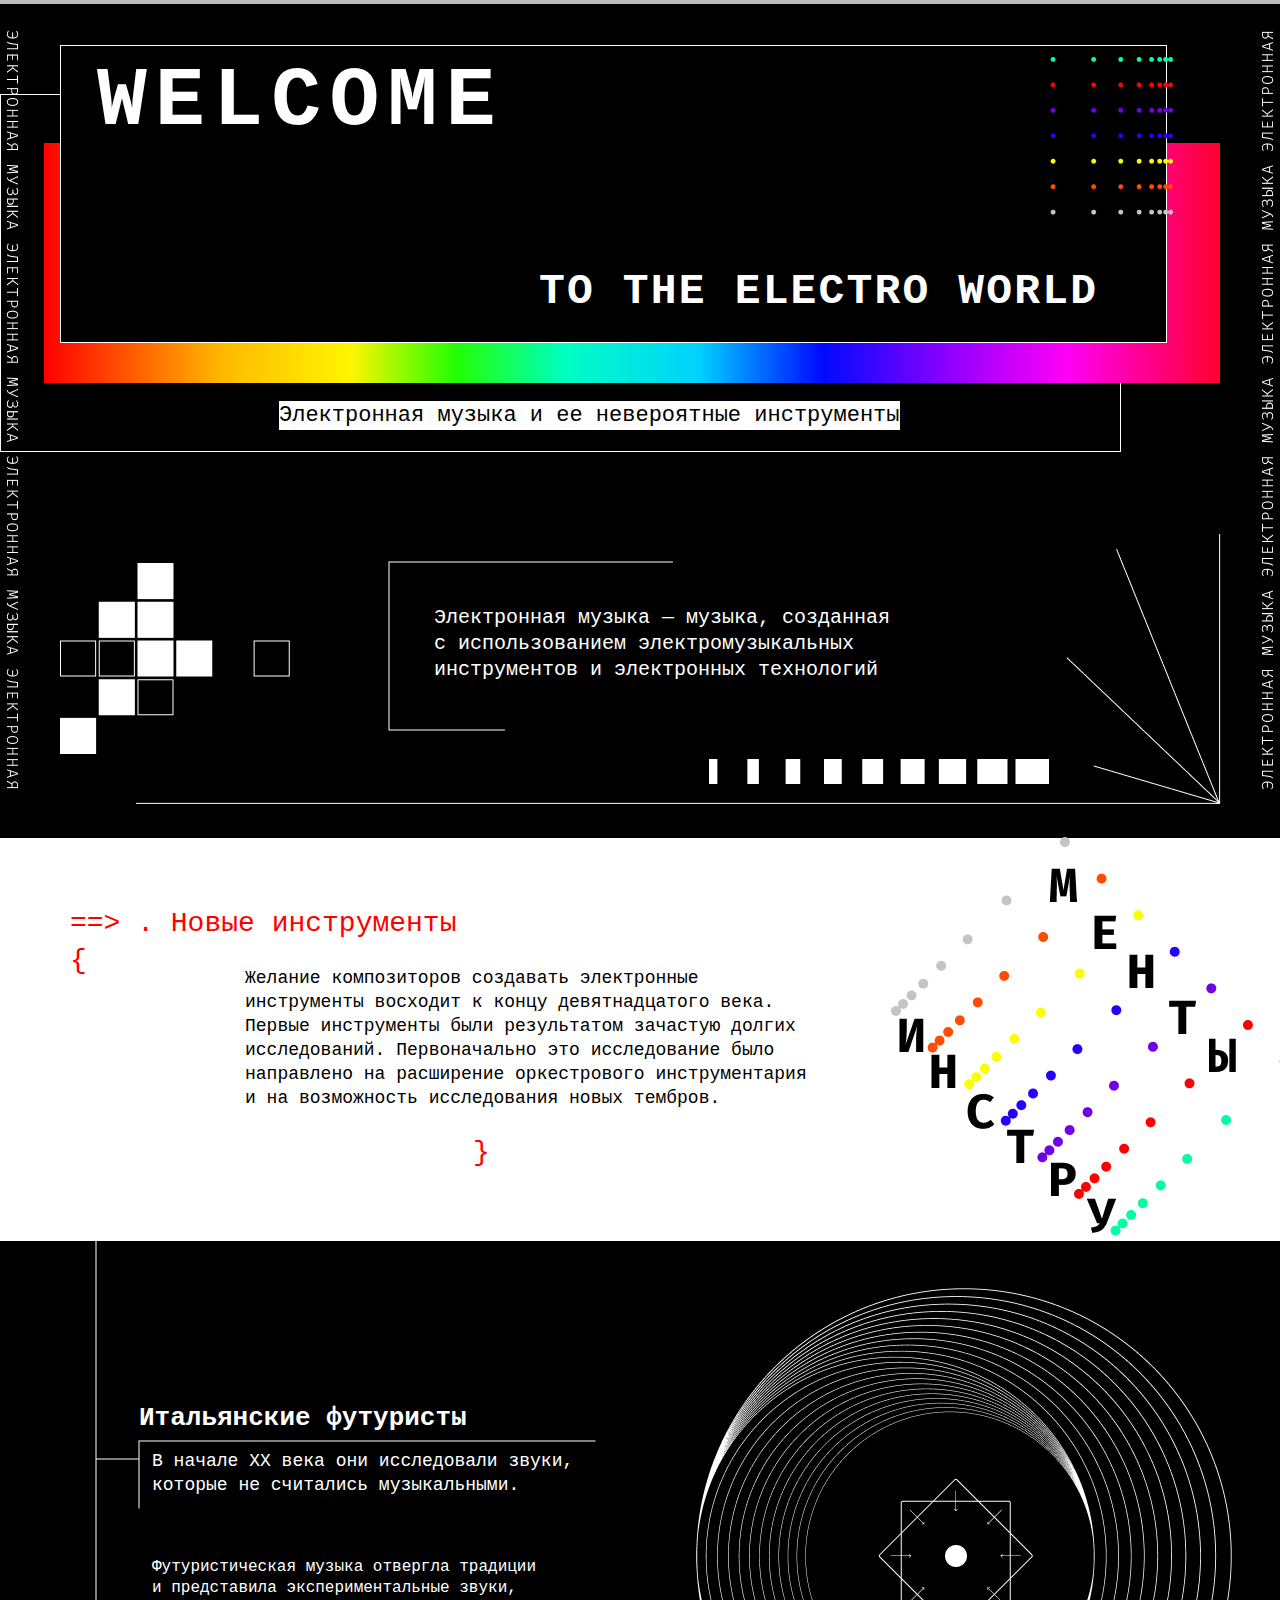
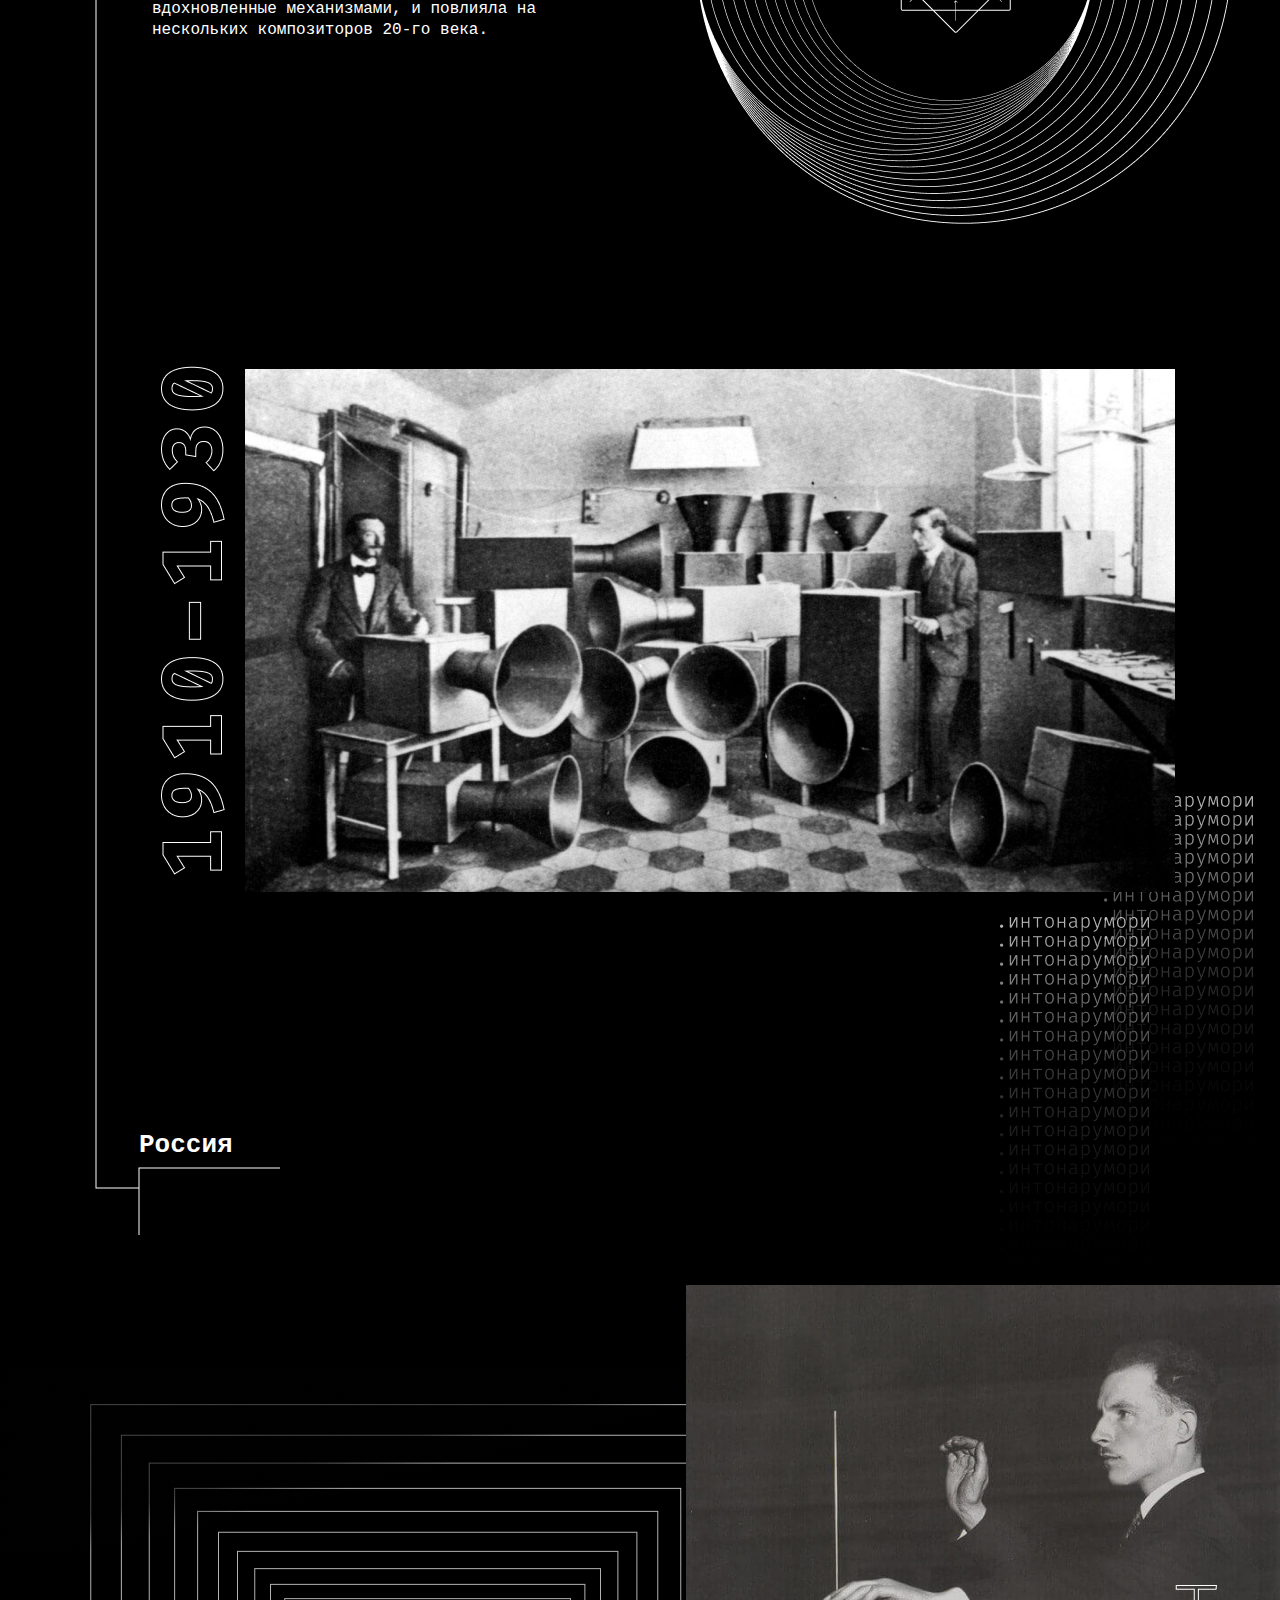
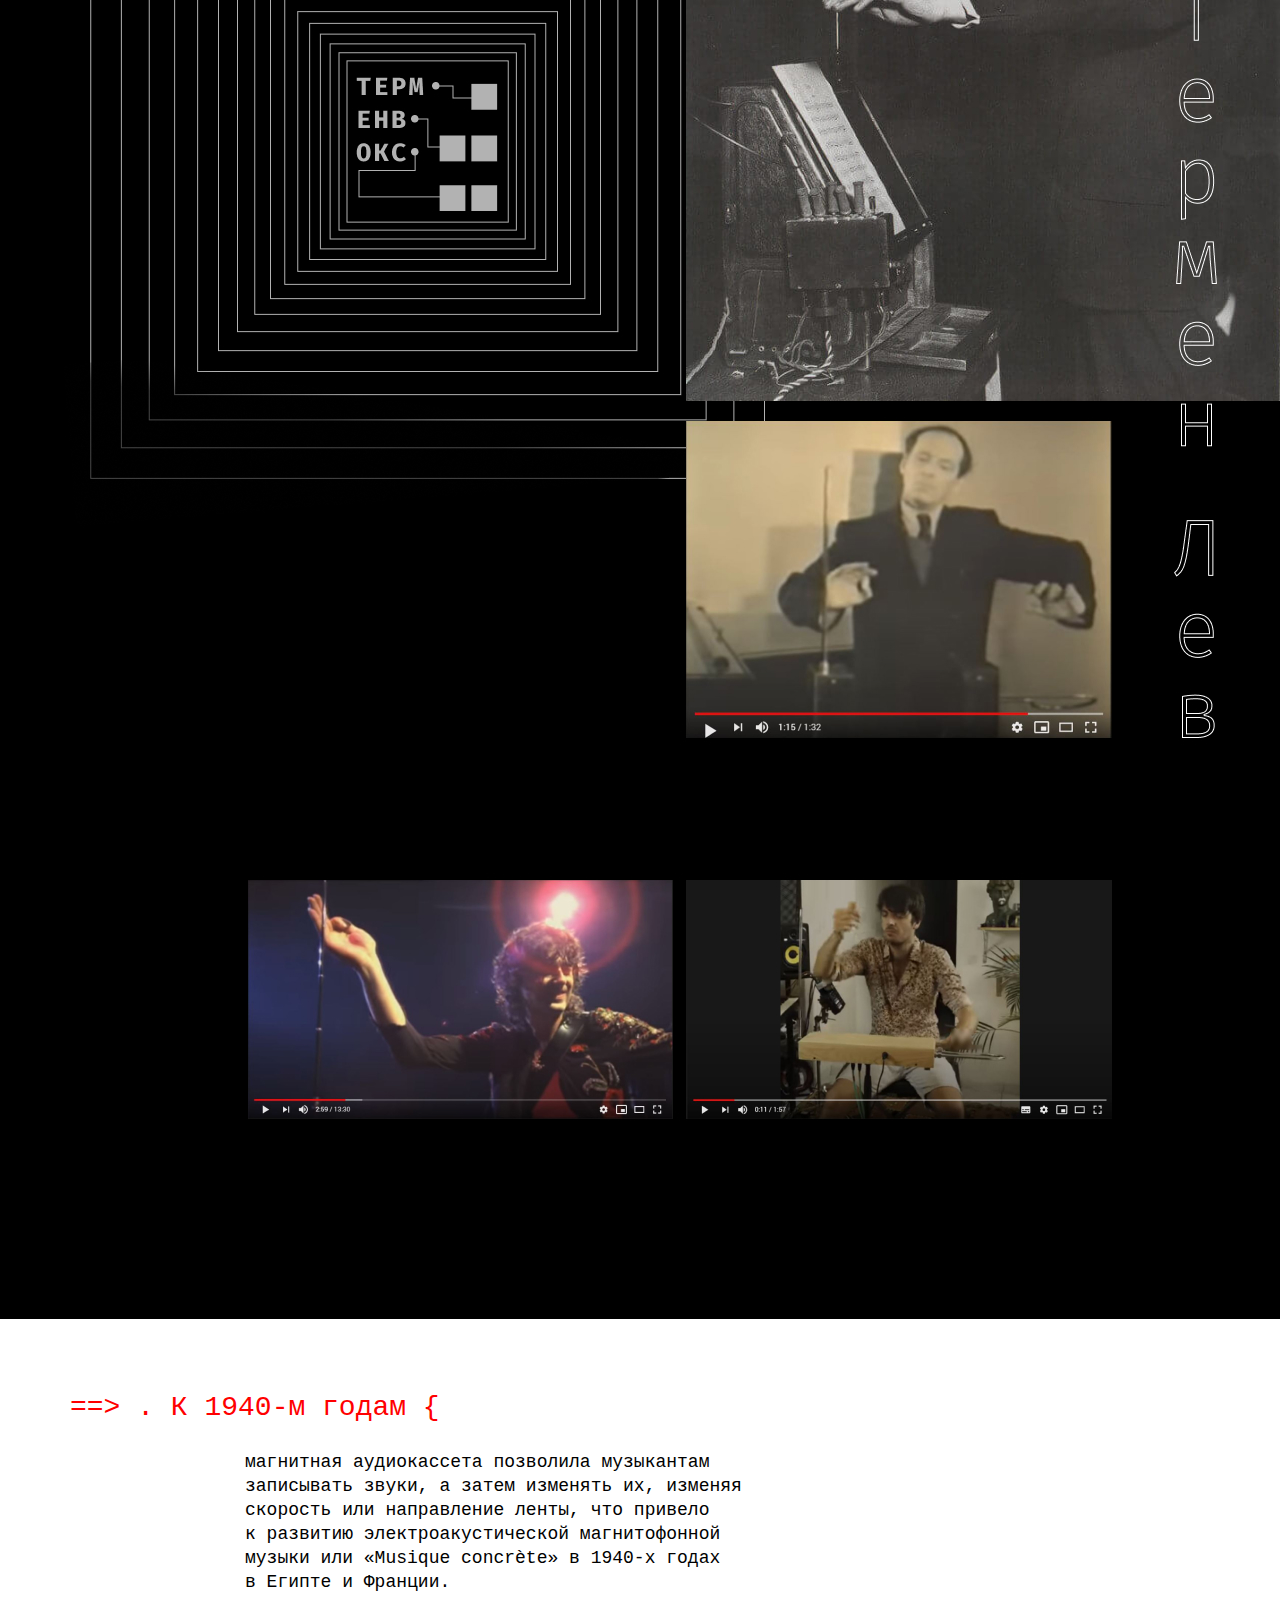
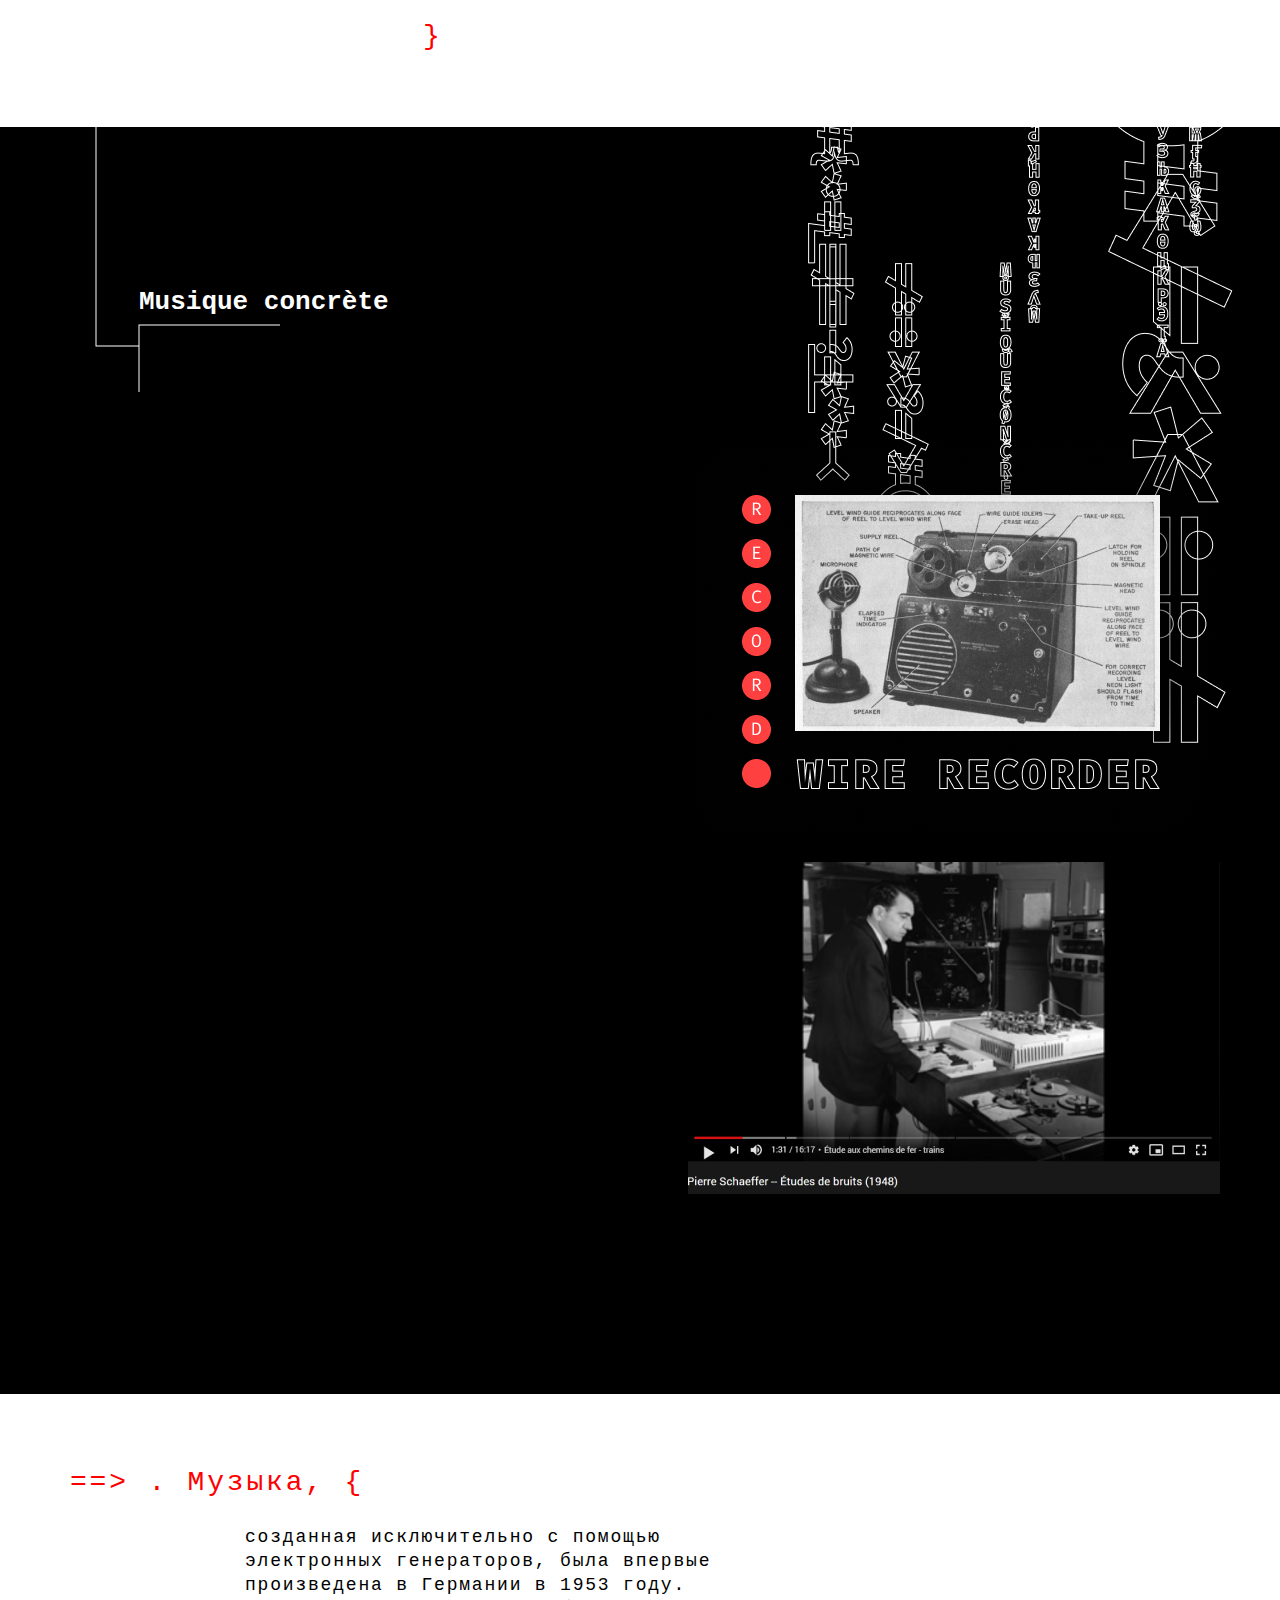
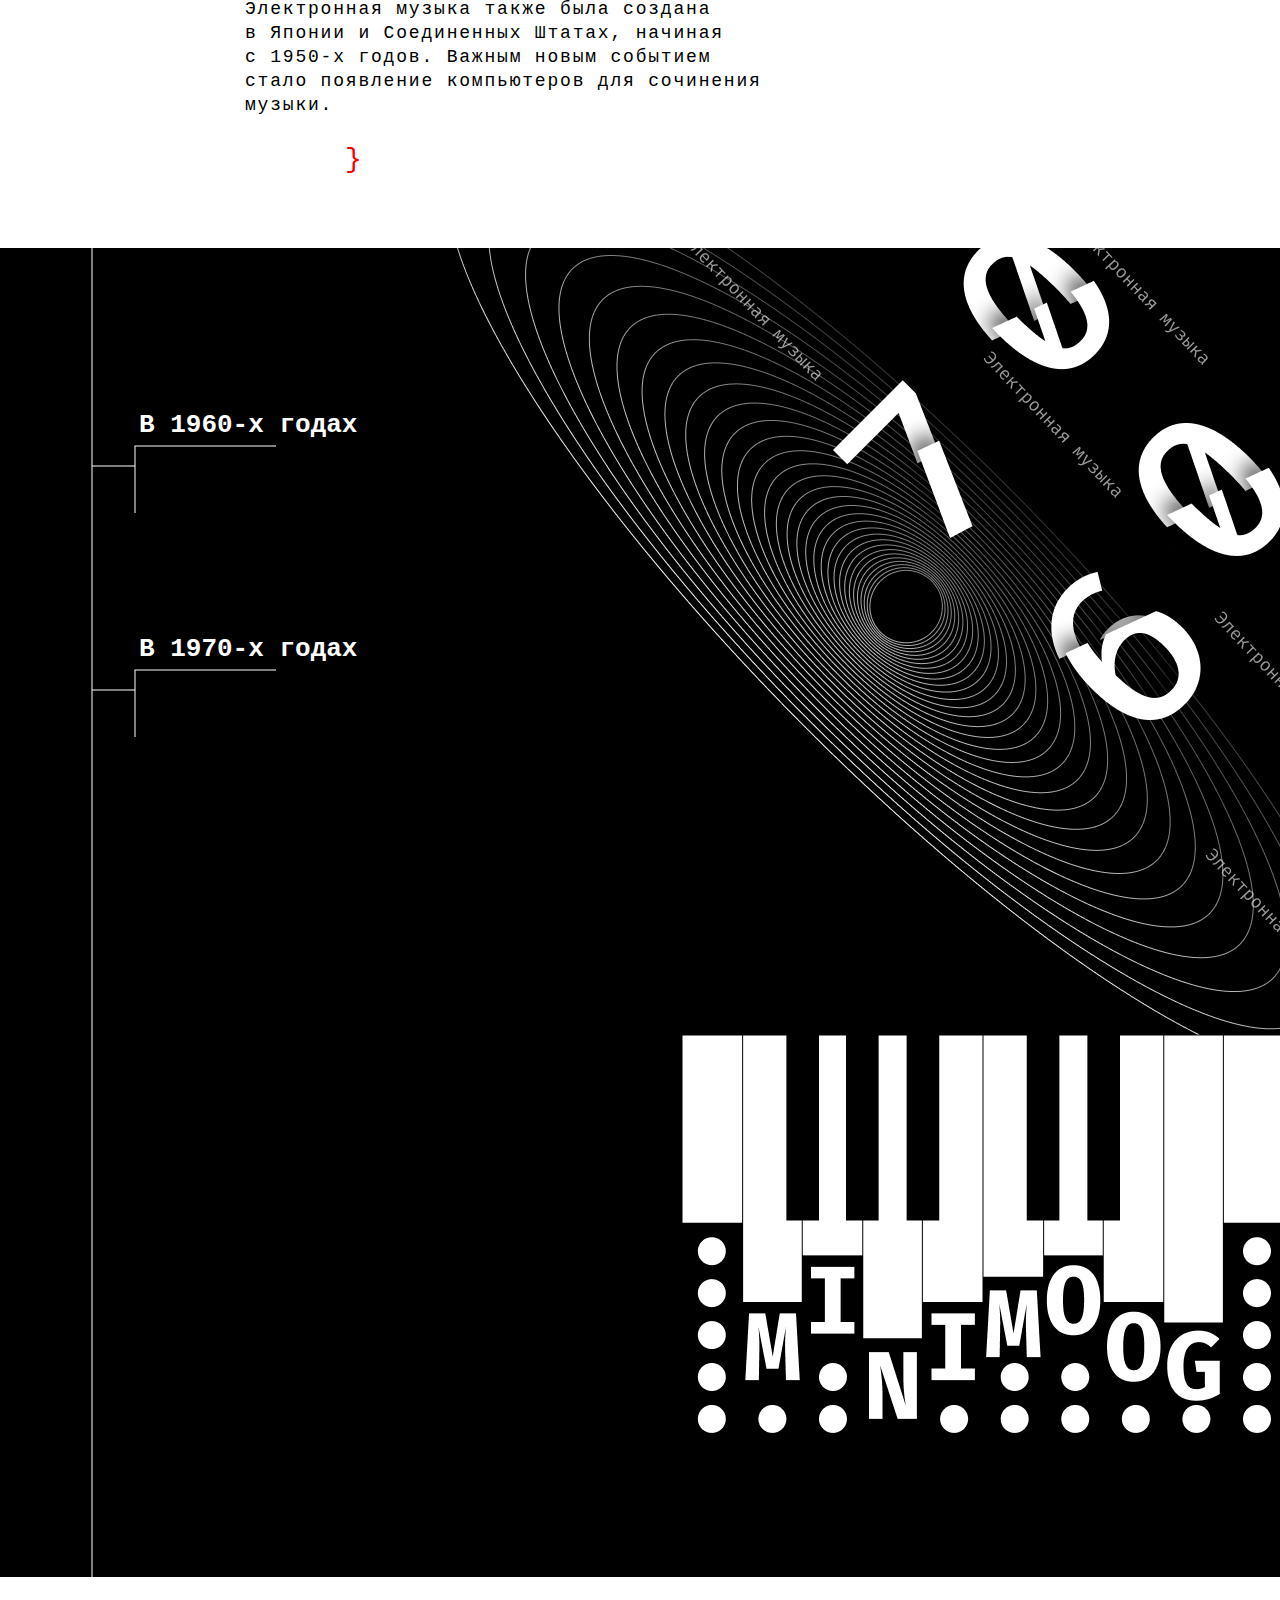
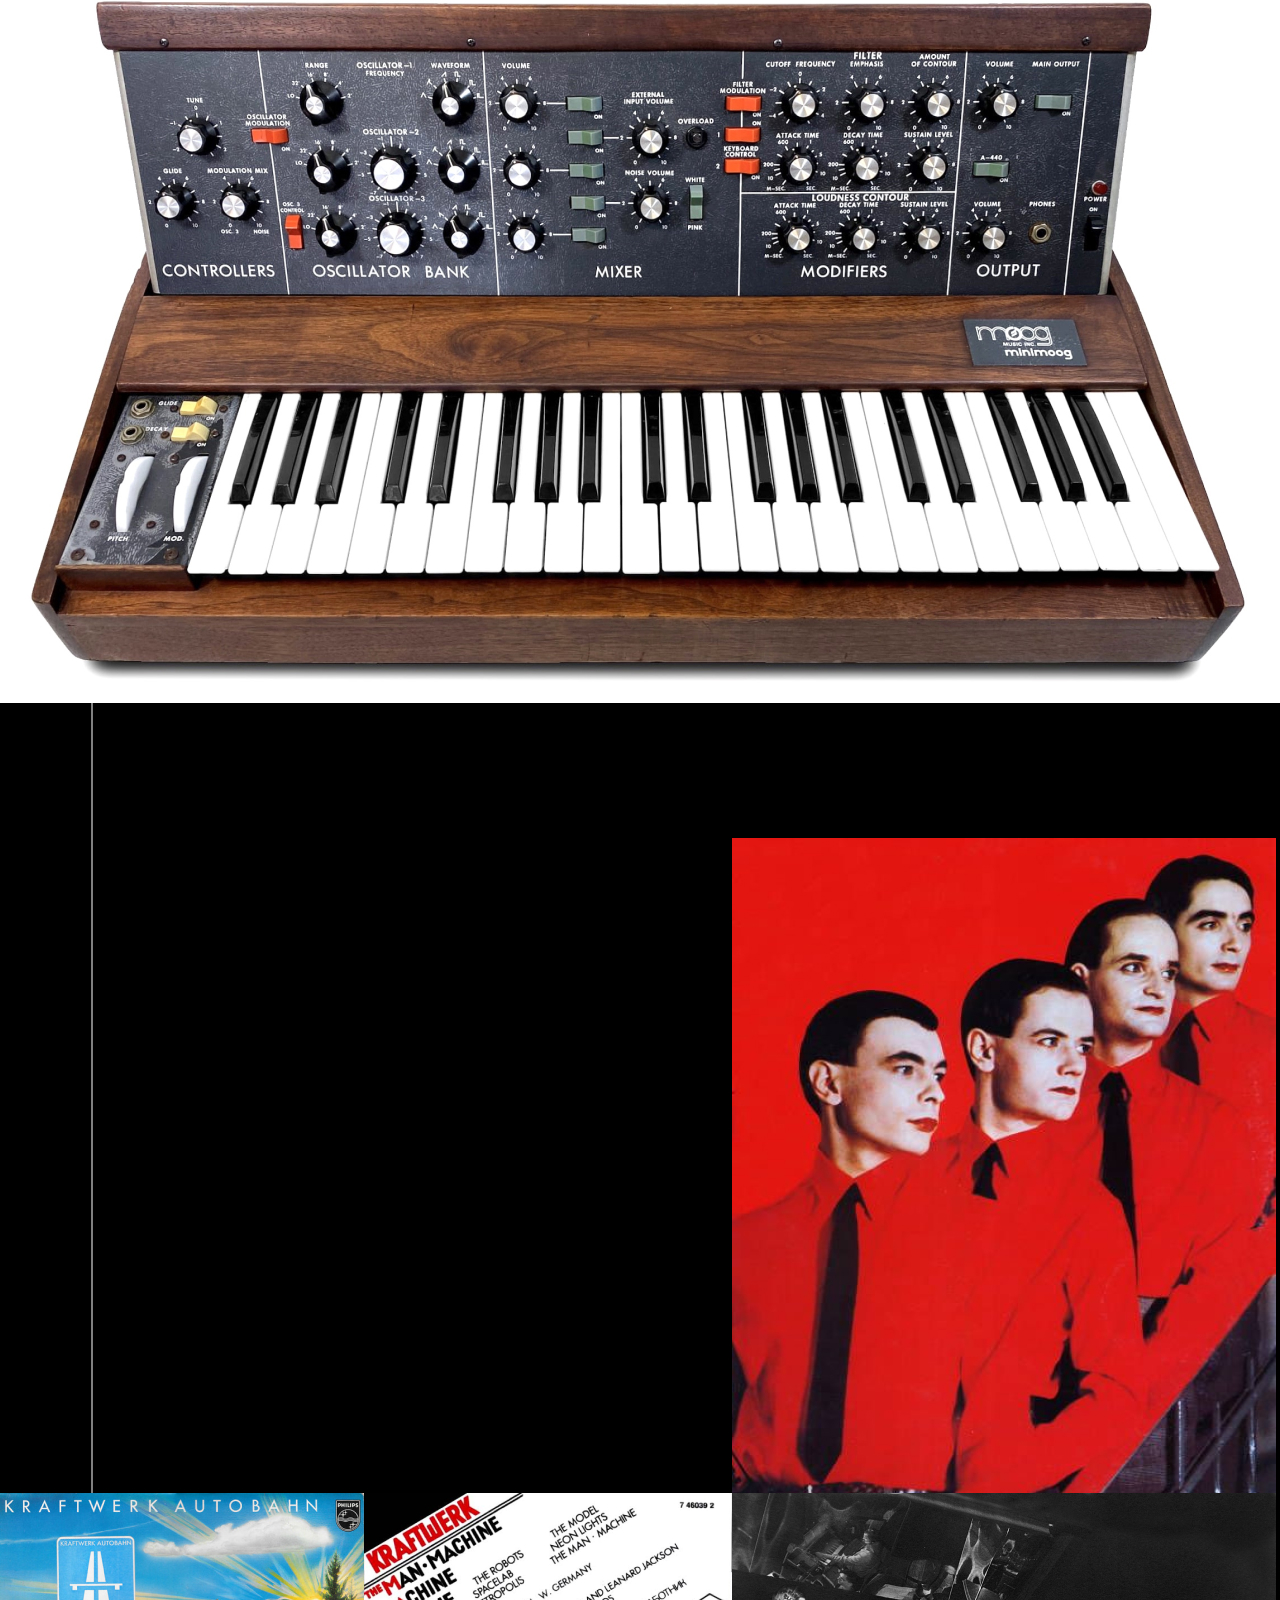
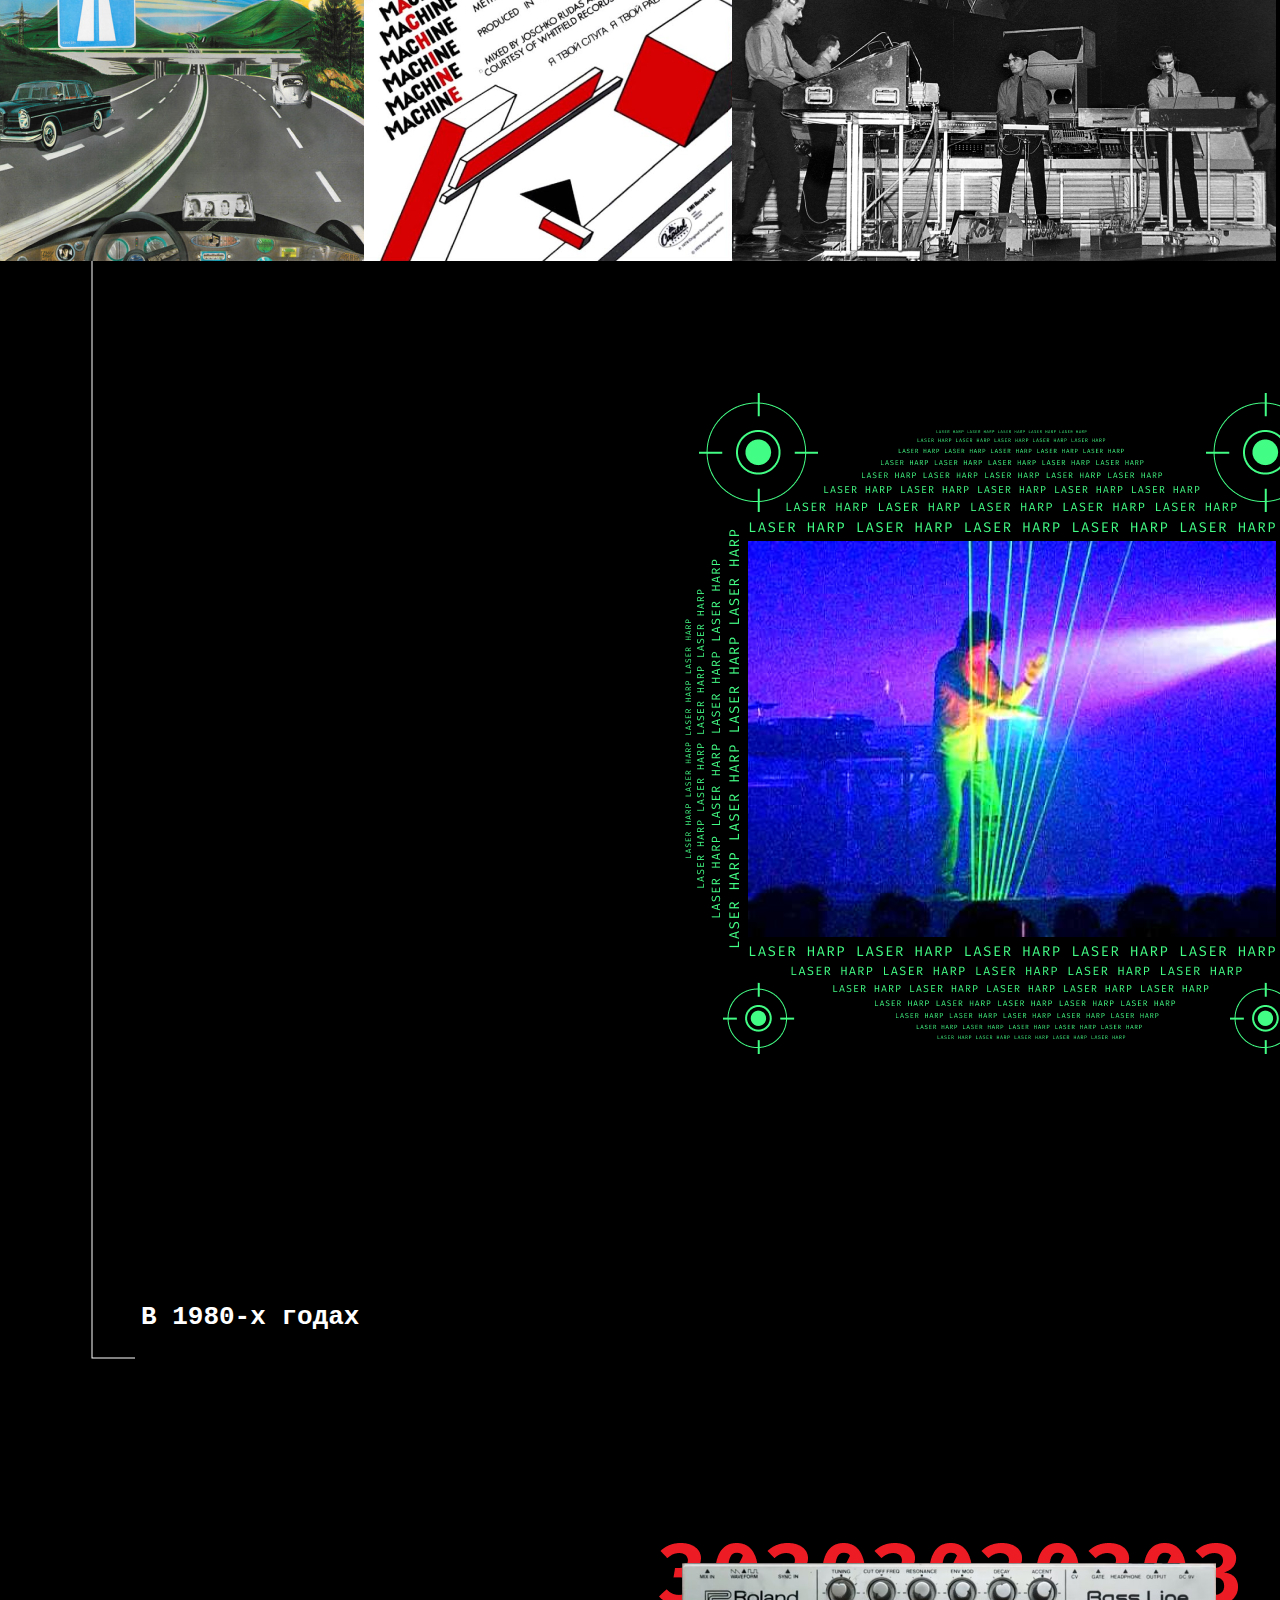
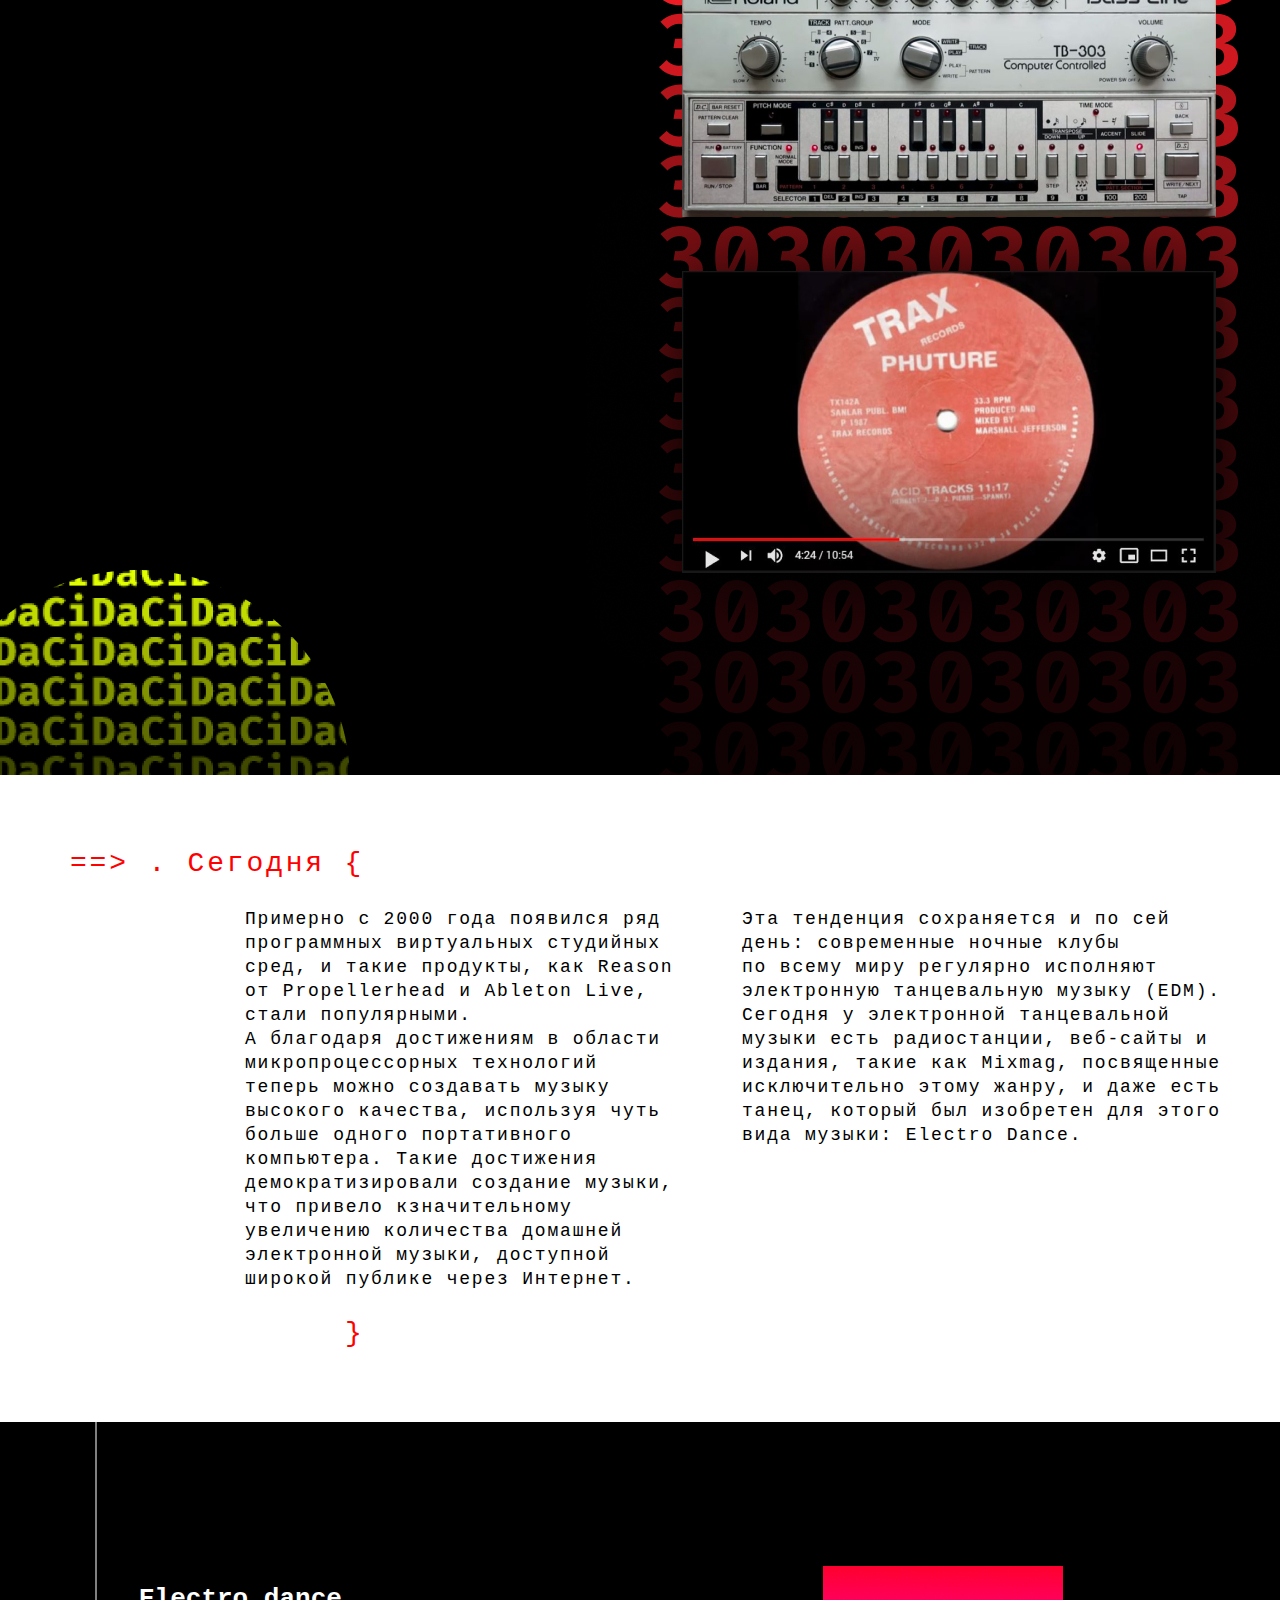
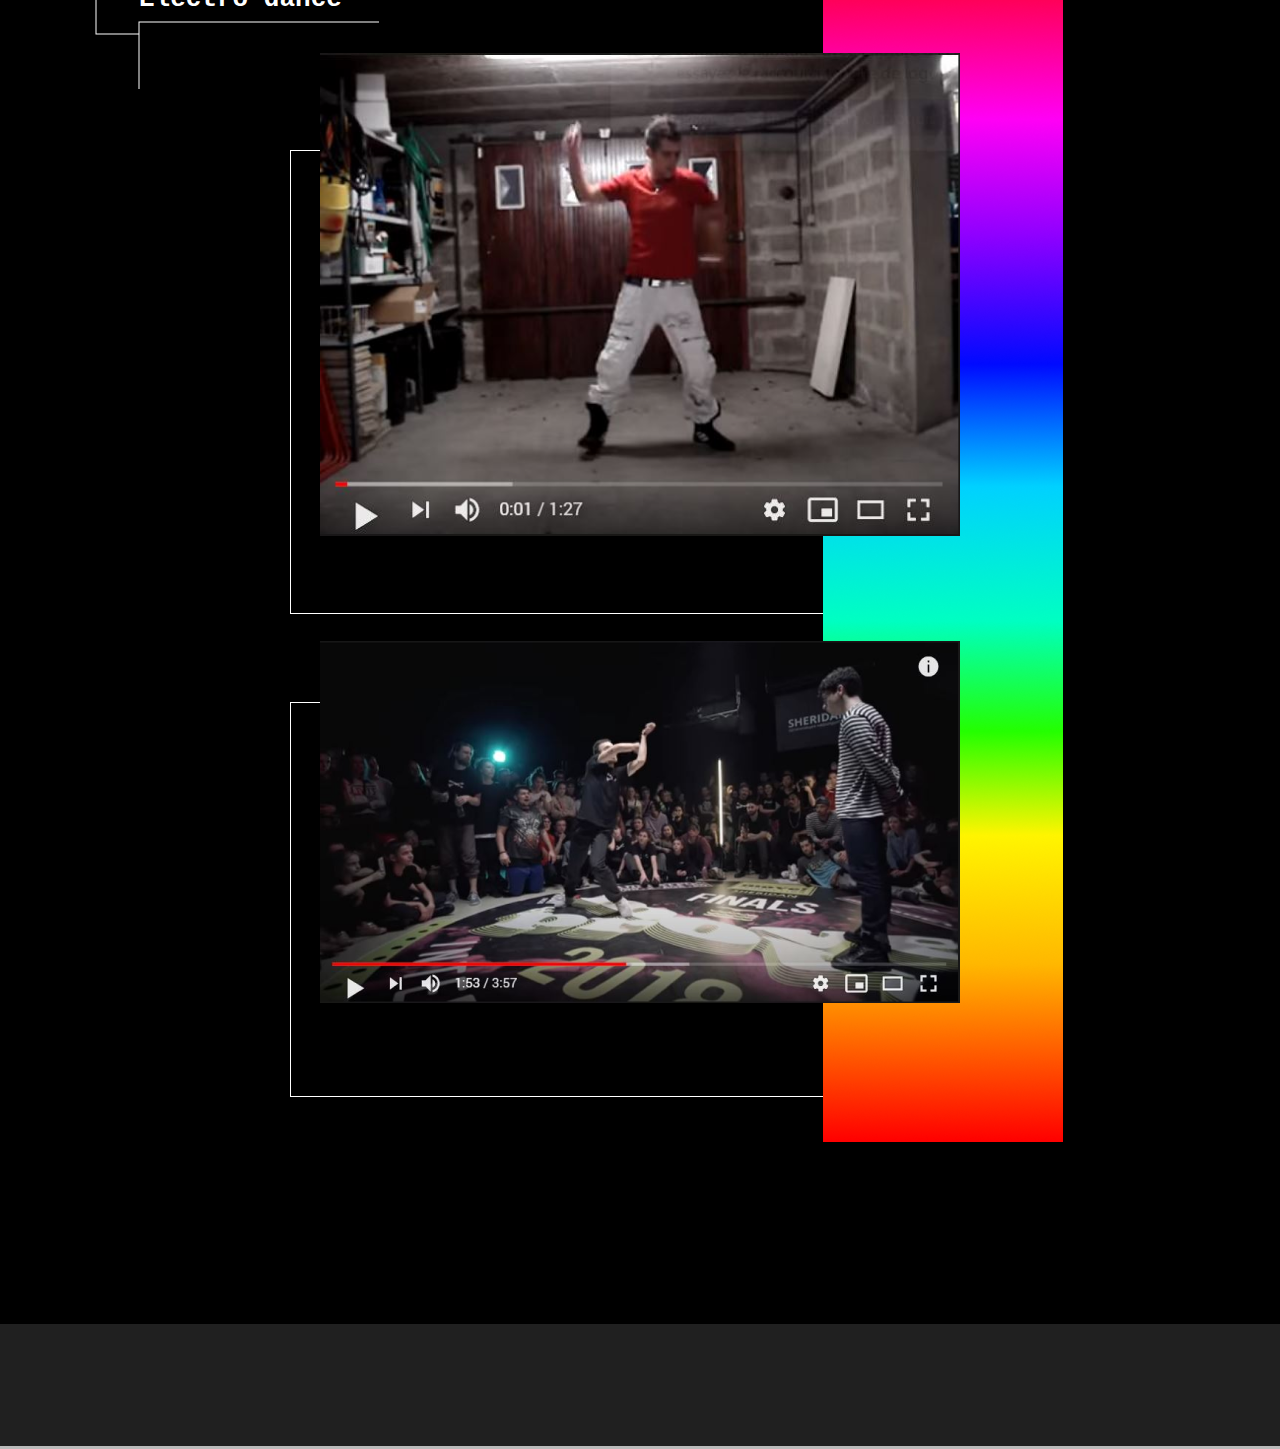
==== index.html @ 8eb7e743 "Create index.html" ====
<!DOCTYPE html>
<html lang="en" dir="ltr">
  <head>
    <meta charset="utf-8">
    <link rel="stylesheet" href="stylesheets/style.css">
    <title>Электронная музыка with fira code</title>
    <style media="screen">
      body::before {
        content: '';
        background: url('images/maquette2.jpg');
        opacity: .3;
        position: absolute;
        top: 0;
        left: 0;
        right: 0;
        height: 100%;
      }
      body {
        width: 1280px;
        height: 100%;
        display: block;
        margin: 0 auto;
        position: relative;
        background: white;
        /* background: url('images/maquette2.jpg'); */
        font-family: 'Fira Code', monospace;
      }
      html {
        background: #bbb;
        height: 14242px;
        position: relative;
      }

      .blacksquare {
        position: absolute;
        width: 1107px;
        height: 298px;
        left: 60px;
        top: 41px;
        background: #000000;
        border: 1px solid #FFFFFF;
        box-sizing: border-box;
      }
      .fluosquare {
        position: absolute;
        width: 1176px;
        height: 240px;
        left: 44px;
        top: 139px;
        background: linear-gradient(
          90deg, #FF0000 0%, #FFB800 15.1%,
          #FFF500 26.04%, #24FF00 34.9%,
          #00FFC2 44.27%, #00D1FF 55.73%,
          #000AFF 66.15%, #8F00FF 77.08%,
          #FF00F5 86.98%, #FF002E 100%);
        }
      .subtitle {
        position: absolute;
        /* width: 620px; */
        height: 29px;
        left: 279px;
        top: 397px;
        font-weight: normal;
        font-size: 22px;
        line-height: 29px;
        background-color: white;
      }
      .blacksquare2 {
        position: absolute;
        width: 1121px;
        height: 358px;
        /* left: -49px; */
        top: 90px;
        /* background: #000000; */
        border: 1px solid #FFFFFF;
        box-sizing: border-box;
      }
      .txtintro {
        position: absolute;
        width: 470px;
        height: 78px;
        left: 434px;
        top: 601px;
        font-weight: normal;
        font-size: 20px;
        line-height: 26px;
        color: #FFFFFF;
      }
      .points {
        position: absolute;
        width: 157.56px;
        height: 122.37px;
        left: 1050px;
        top: 53px;
      }
      .img1 {
        position: absolute;
        width: 1280px;
        height: 834px;
        left: 0px;
        top: 0px;
      }
      .img2 {
        position: absolute;
        width: 1280px;
        height: 3278px;
        left: 0px;
        top: 1237px;
      }
      .imgdecosection1 {
        position: absolute;
        width: 402px;
        height: 402px;
        left: 889px;
        top: 831px;
      }
      #txt1a {
        position: absolute;
        width: 420px;
        height: 37px;
        left: 70px;
        top: 901px;
      }
      #txt1b {
        position: absolute;
        width: 17px;
        height: 37px;
        left: 473px;
        top: 1130px;
      }
      #txtsection1 {
        position: absolute;
        width: 563px;
        height: 144px;
        left: 245px;
        top: 962px;
        color: #000000;
      }
      #txt2a {
        position: absolute;
        width: 370px;
        height: 37px;
        left: 70px;
        top: 4585px;
      }
      #txt2b {
        position: absolute;
        width: 17px;
        height: 37px;
        left: 423px;
        top: 4814px;
      }
      #txtsection2 {
        position: absolute;
        width: 518px;
        height: 144px;
        left: 245px;
        top: 4646px;
      }
      #txt3a {
        position: absolute;
        width: 300px;
        height: 37px;
        left: 70px;
        top: 6260px;
        letter-spacing: 0.1em;
      }
      #txt3b {
        position: absolute;
        width: 17px;
        height: 37px;
        left: 345px;
        top: 6537px;
      }
      #txtsection3 {
        position: absolute;
        width: 518px;
        height: 192px;
        left: 245px;
        top: 6321px;
        letter-spacing: 0.1em;
      }
      #txt4a {
        position: absolute;
        width: 300px;
        height: 37px;
        left: 70px;
        top: 12041px;
        letter-spacing: 0.1em;
      }
      #txt4b {
        position: absolute;
        width: 17px;
        height: 37px;
        left: 345px;
        top: 12511px;
      }
      #txtsection4a {
        position: absolute;
        width: 441px;
        height: 384px;
        left: 245px;
        top: 12103px;
        letter-spacing: 0.1em;
      }
      #txtsection4b {
        position: absolute;
        width: 480px;
        height: 240px;
        left: 742px;
        top: 12103px;
        letter-spacing: 0.1em;
      }
      .cadre {
        color: white;
        font-size: 16px;
        font-weight: lighter;
        margin-left: 8px;
        margin-top: 4px;
        text-transform: uppercase;
        letter-spacing: 0.1em;
      }
      .imglink1 {
        position: absolute;
        width: 501px;
        height: 1604px;
        left: 95px;
        top: 1227px;
      }
      .img3 {
        position: absolute;
        width: 1280px;
        height: 1431px;
        left: 0px;
        top: 4759px;
      }
      .img4 {
        position: absolute;
        width: 1280px;
        height: 5327px;
        left: 0px;
        top: 6644px;
      }
      .img5 {
        position: absolute;
        width: 1280px;
        height: 1795px;
        left: 0px;
        top: 12447px;
      }
      #h4-1{
        width: 328px;
        height: 34px;
        left: 139px;
        top: 1397px;
      }
      #h4-2{
        position: absolute;
        width: 94px;
        height: 34px;
        left: 139px;
        top: 2724px;
      }
      #h4-3{
        position: absolute;
        width: 459px;
        height: 34px;
        left: 139px;
        top: 5081px;
      }
      #h4-4{
        position: absolute;
        width: 459px;
        height: 34px;
        left: 139px;
        top: 6804px;
      }
      #h4-5 {
        position: absolute;
        width: 459px;
        height: 34px;
        left: 139px;
        top: 7028px;
      }
      #h4-6 {
        position: absolute;
        width: 459px;
        height: 34px;
        left: 141px;
        top: 10896px;
      }
      #h4-7 {
        position: absolute;
        width: 459px;
        height: 34px;
        left: 139px;
        top: 12778px;
      }
      #h4p1a {
        position: absolute;
        width: 495px;
        height: 48px;
        left: 152px;
        top: 1445px;
      }
      #h4p1b {
        position: absolute;
        width: 395px;
        height: 84px;
        left: 152px;
        top: 1553px;
      }
      .triangle {
        
      }
    </style>
  </head>

  <body>
    <div class="img1">
      <img src="images/img1.jpg" alt="">
    </div>
    <div class="img2">
      <img src="images/img2.jpg" alt="">
    </div>
    <div class="imglink1">
      <img src="images/link1.png" alt="">
    </div>
    <div class="imgdecosection1">
      <img src="images/decosection1.png" alt="">
    </div>
    <div class="blacksquare2"></div>
    <div class="fluosquare"></div>
    <div class="blacksquare"></div>
    <div class="points"><img src="images/points.png" alt=""></div>
    <div class="cadre">Электронная музыка Электронная музыка Электронная музыка Электронная музыка Электронная музыка Электронная музыка</div>
    <h1>WELCOME</h1>
    <h2>TO THE ELECTRO WORLD</h2>
    <div class="subtitle">Электронная музыка и ее невероятные инструменты</div>
    <div class="txtintro">Электронная музыка — музыка, созданная с использованием электромузыкальных инструментов и электронных технологий</div>

    <h3 id="txt1a">==> . Новые инструменты {</h3>
    <p id="txtsection1">Желание композиторов создавать электронные инструменты восходит к концу девятнадцатого века. Первые инструменты были результатом зачастую долгих исследований. Первоначально это исследование было направлено на расширение оркестрового инструментария и на возможность исследования новых тембров.</p>
    <h3 id="txt1b">}</h3>
    <h3 id="txt2a">==> . К 1940-м годам {</h3>
    <p id="txtsection2">магнитная аудиокассета позволила музыкантам записывать звуки, а затем изменять их, изменяя скорость или направление ленты, что привело к развитию электроакустической магнитофонной музыки или «Musique concrète» в 1940-х годах в Египте и Франции.</p>
    <h3 id="txt2b">}</h3>
    <h3 id="txt3a">==> . Музыка, {</h3>
    <p id="txtsection3">созданная исключительно с помощью электронных генераторов, была впервые произведена в Германии в 1953 году. Электронная музыка также была создана в Японии и Соединенных Штатах, начиная с 1950-х годов. Важным новым событием стало появление компьютеров для сочинения музыки.</p>
    <h3 id="txt3b">}</h3>
    <h3 id="txt4a">==> . Сегодня {</h3>
    <p id="txtsection4a">Примерно с 2000 года появился ряд программных виртуальных студийных сред, и такие продукты, как Reason от Propellerhead и Ableton Live, стали популярными.
    <br>А благодаря достижениям в области микропроцессорных технологий теперь можно создавать музыку высокого качества, используя чуть больше одного портативного компьютера. Такие достижения демократизировали создание музыки, что привело кзначительному увеличению количества домашней электронной музыки, доступной широкой публике через Интернет.</p>
    <p id="txtsection4b">Эта тенденция сохраняется и по сей день: современные ночные клубы по всему миру регулярно исполняют электронную танцевальную музыку (EDM).<br>Сегодня у электронной танцевальной музыки есть радиостанции, веб-сайты и издания, такие как Mixmag, посвященные исключительно этому жанру, и даже есть танец, который был изобретен для этого вида музыки: Electro Dance.</p>
    <h3 id="txt4b">}</h3>

    <div class="img3"><img src="images/img3.png" alt=""></div>
    <div class="img4"><img src="images/img4.png" alt=""></div>
    <div class="img5"><img src="images/img5.png" alt=""></div>

    <h4 id="h4-1">Итальянские футуристы</h4>
      <p id="h4p1a">В начале XX века они исследовали звуки, которые не считались музыкальными.</p>
      <p id="h4p1b">Футуристическая музыка отвергла традиции и представила экспериментальные звуки, вдохновленные механизмами, и повлияла на нескольких композиторов 20-го века.</p>
    <h4 id="h4-2">Россия</h4>
    <h4 id="h4-3">Musique concrète</h4>
    <h4 id="h4-4">В 1960-х годах</h4>
    <h4 id="h4-5">В 1970-х годах</h4>
    <h4 id="h4-6">В 1980-х годах</h4>
    <h4 id="h4-7">Electro dance</h4>

  </body>
</html>
---- stylesheets/style.css ----
@import 'reset.css';
/* @import url('https://fonts.googleapis.com/css2?family=Fira+Code:wght@300;400;500;600;700&display=swap'); */
@import "layout.css";
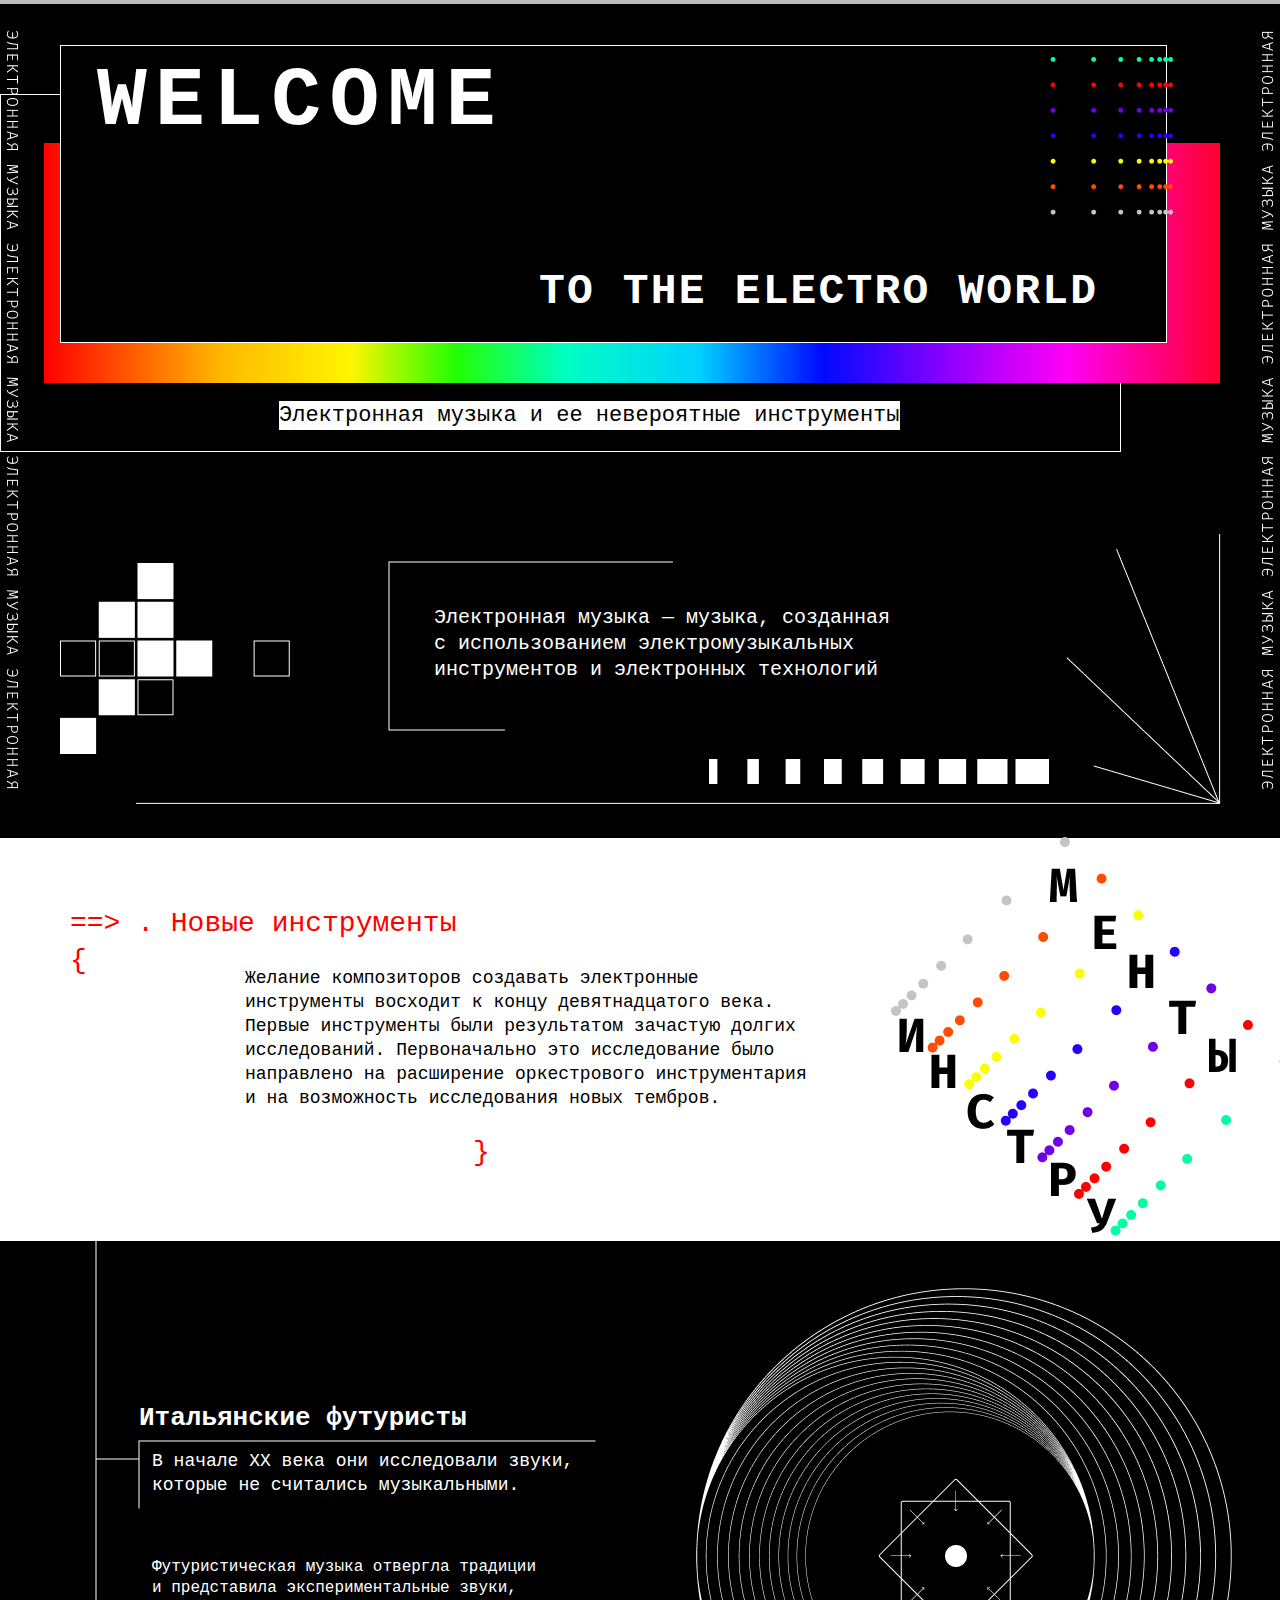
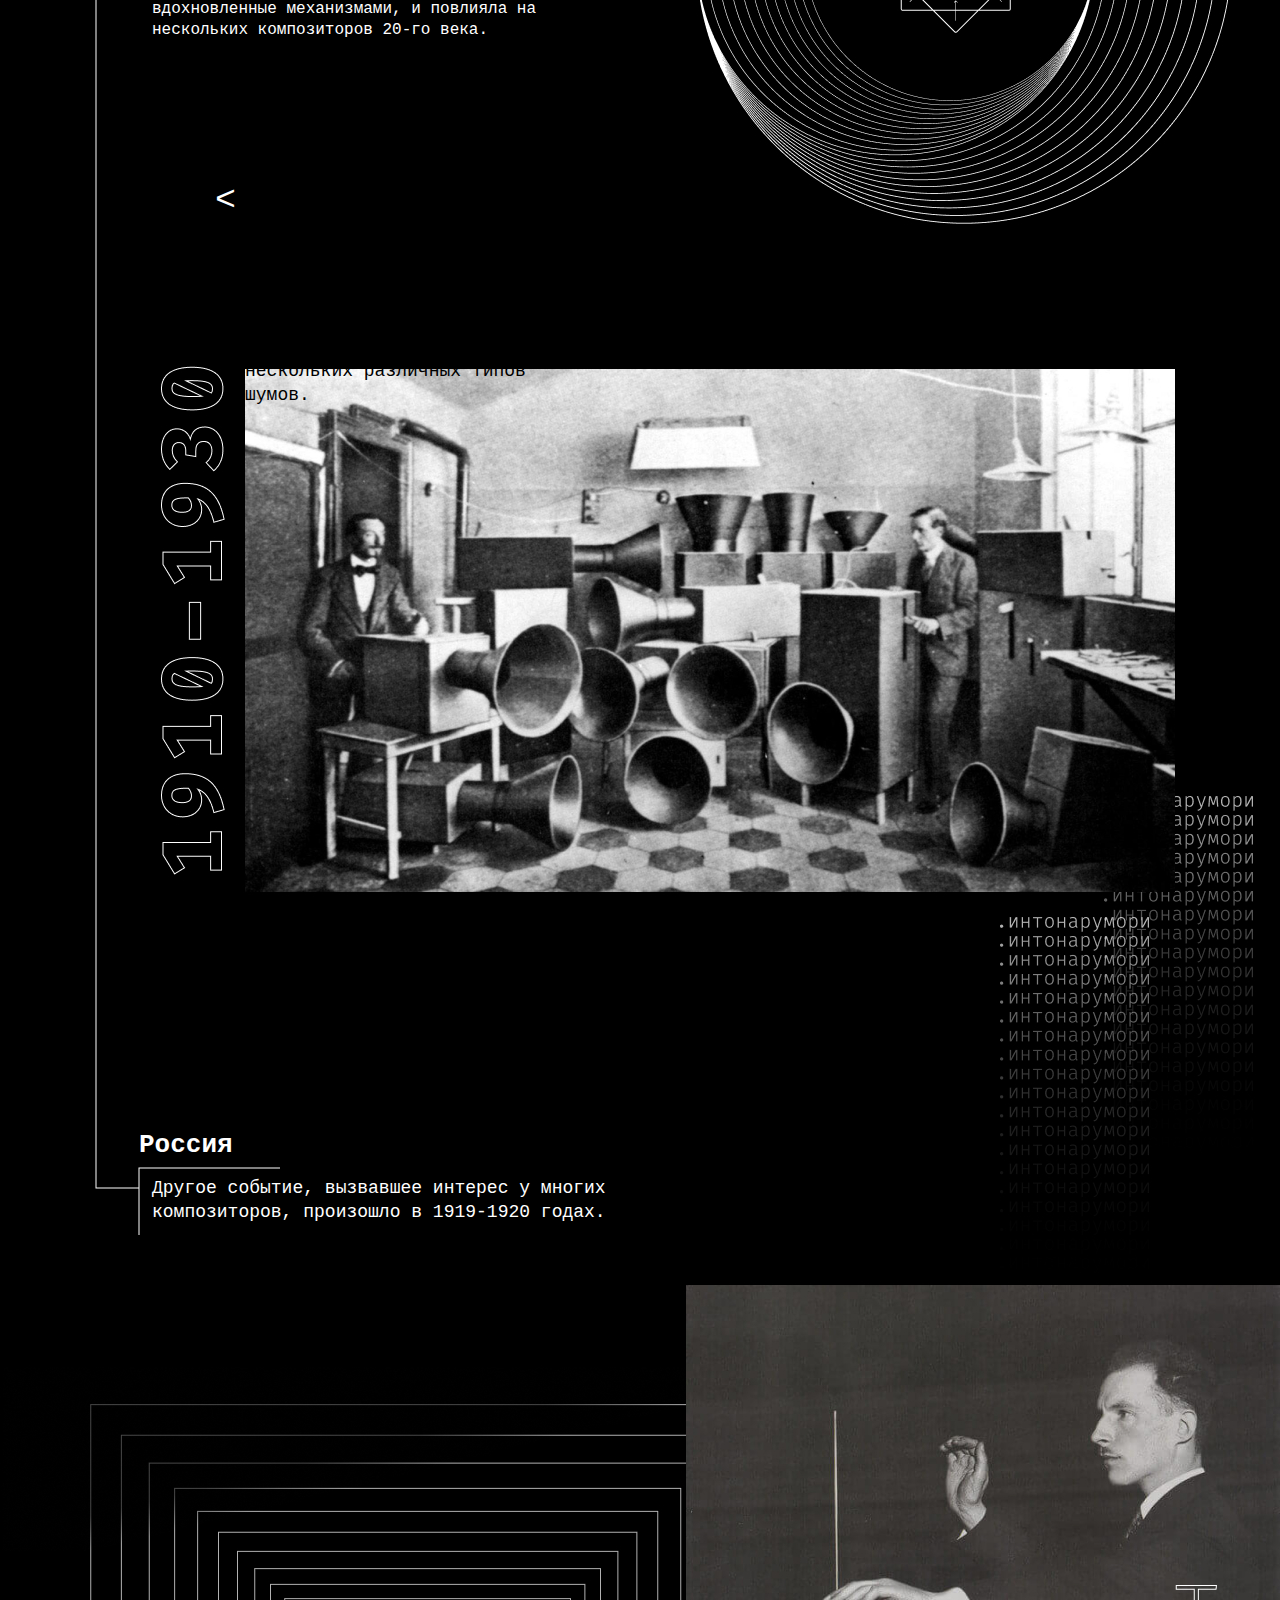
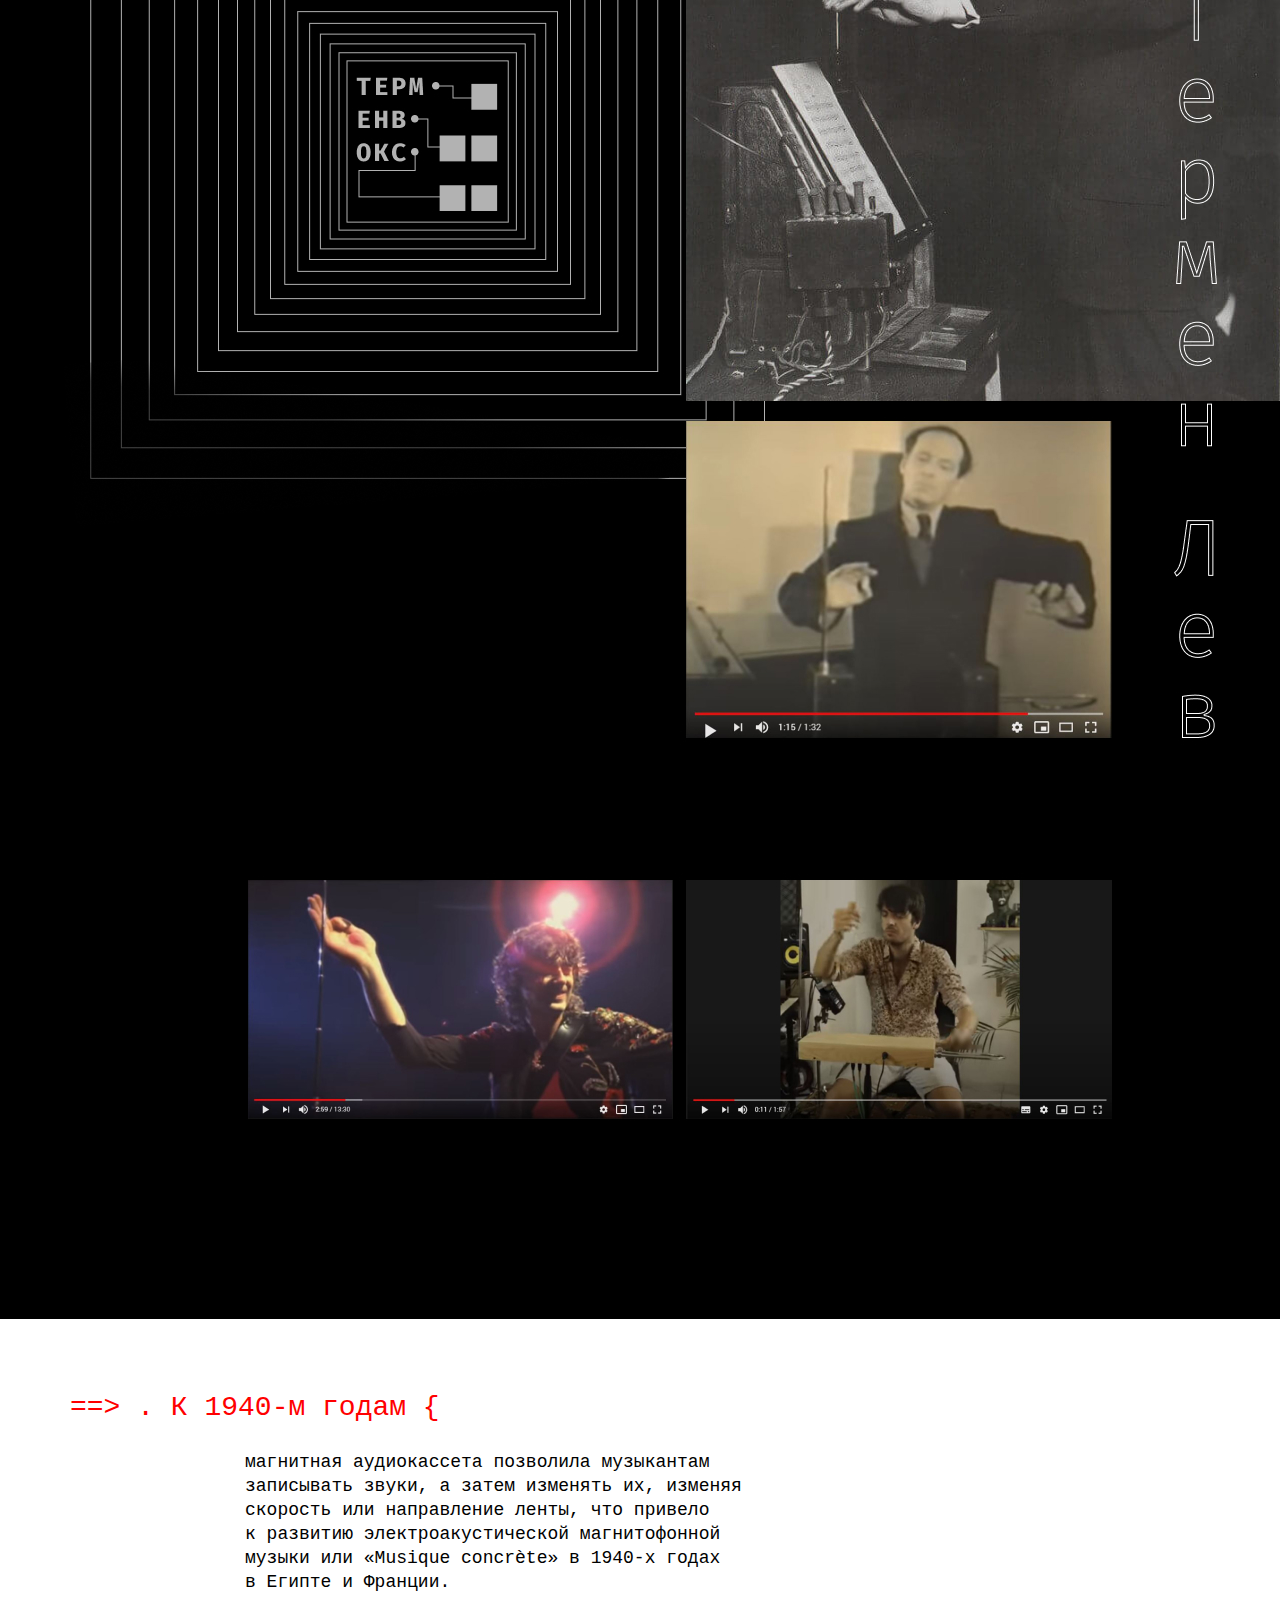
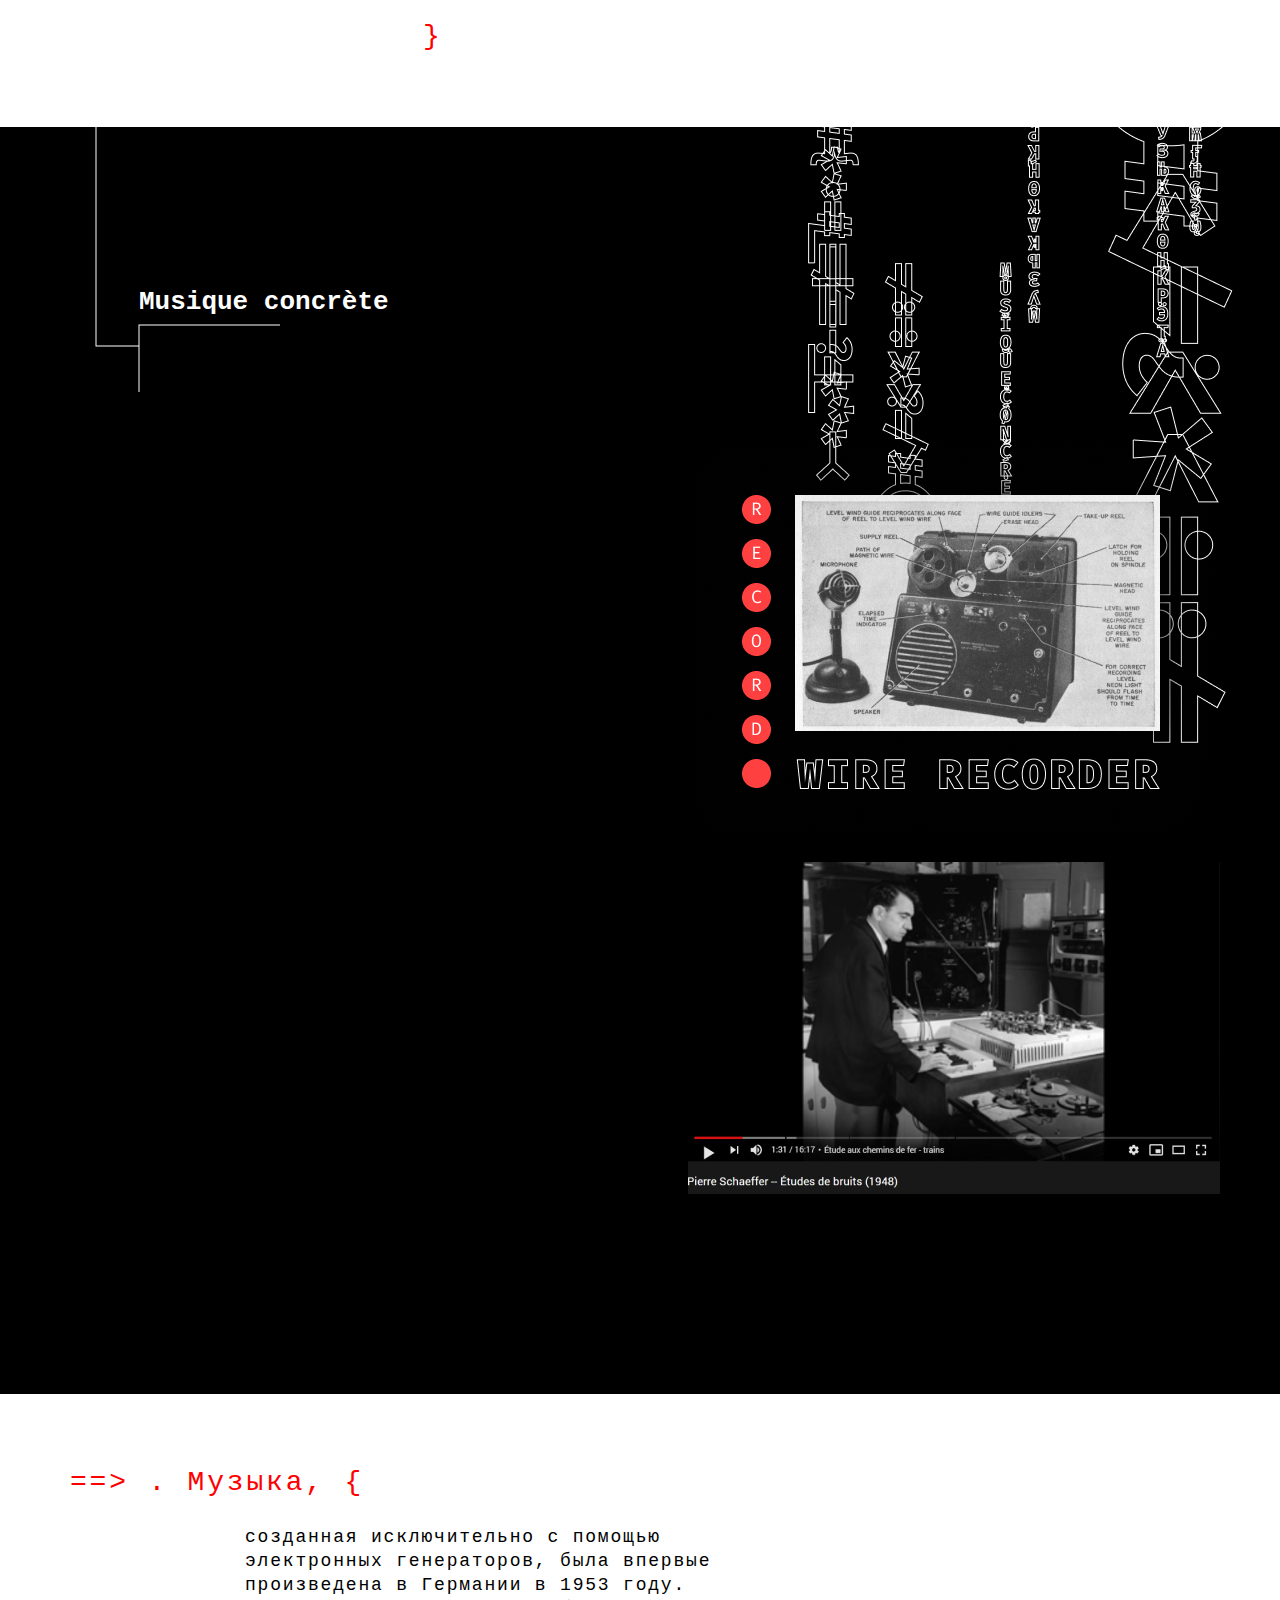
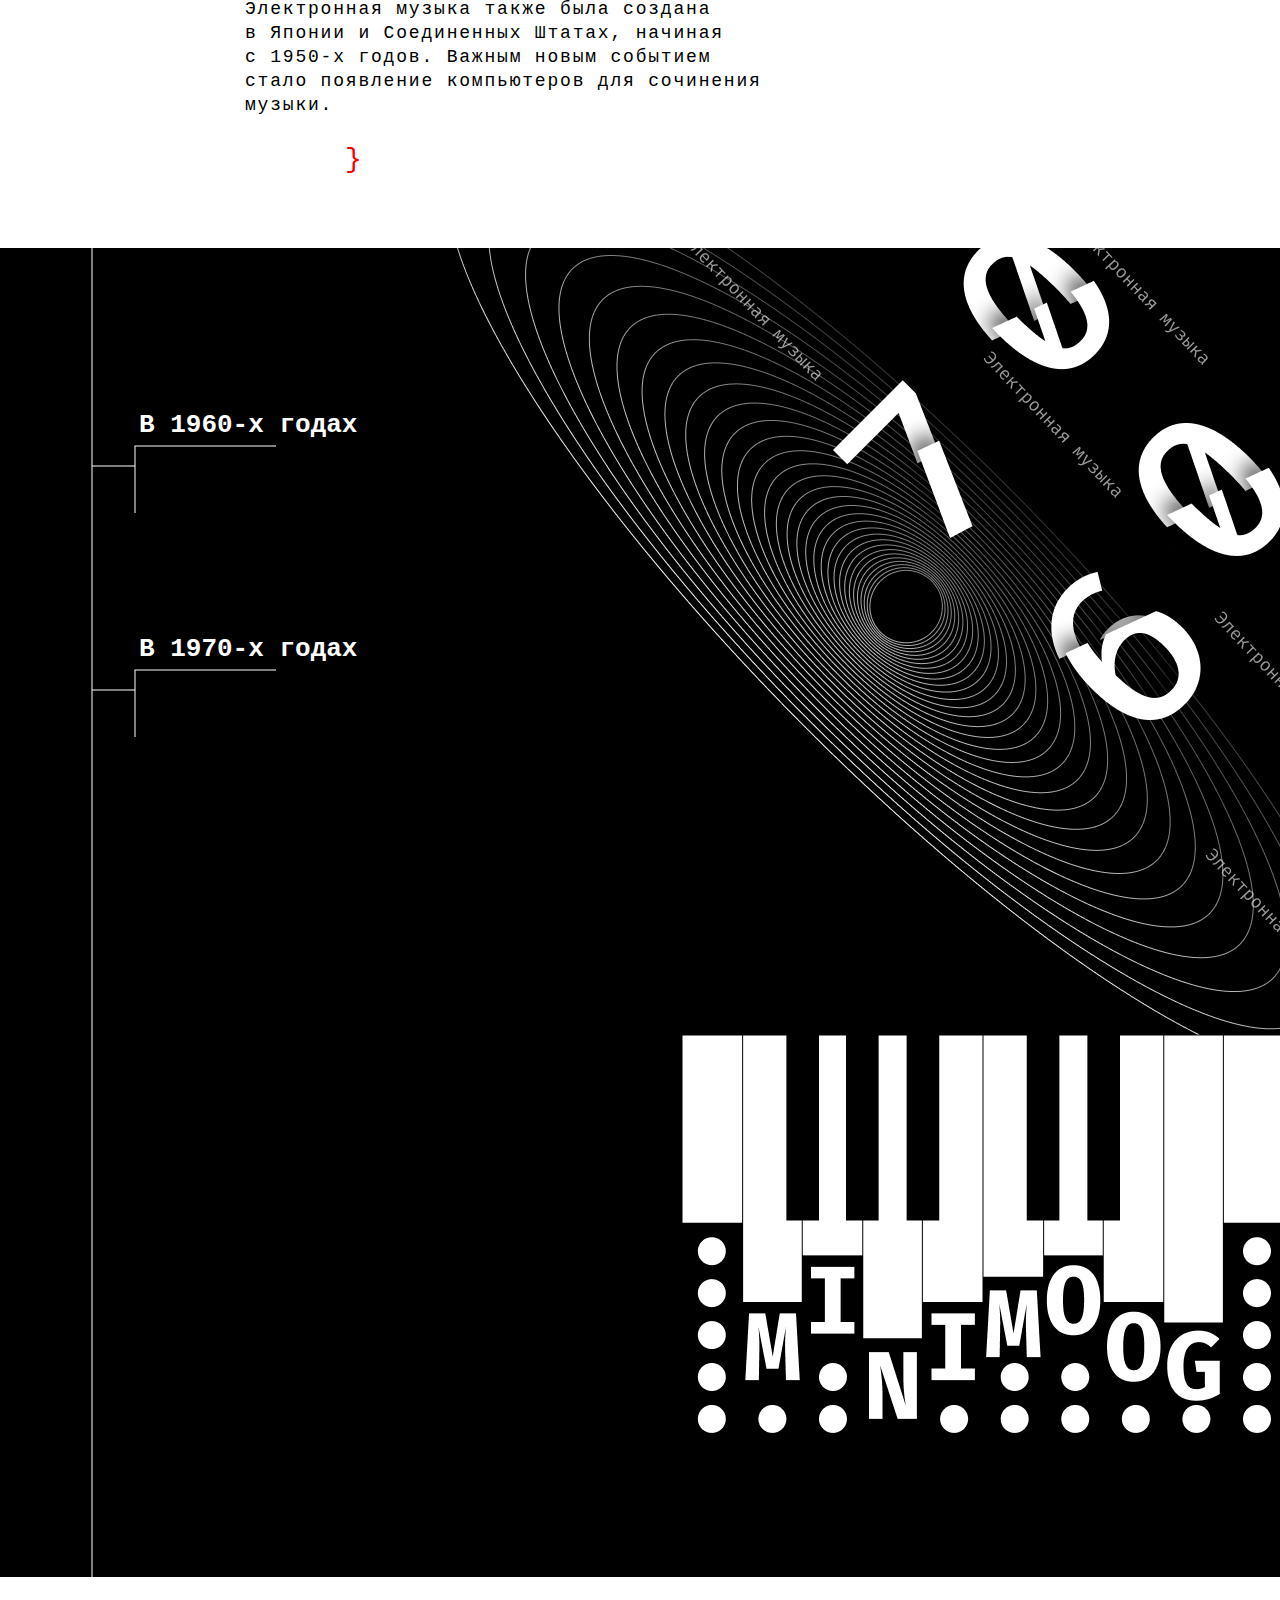
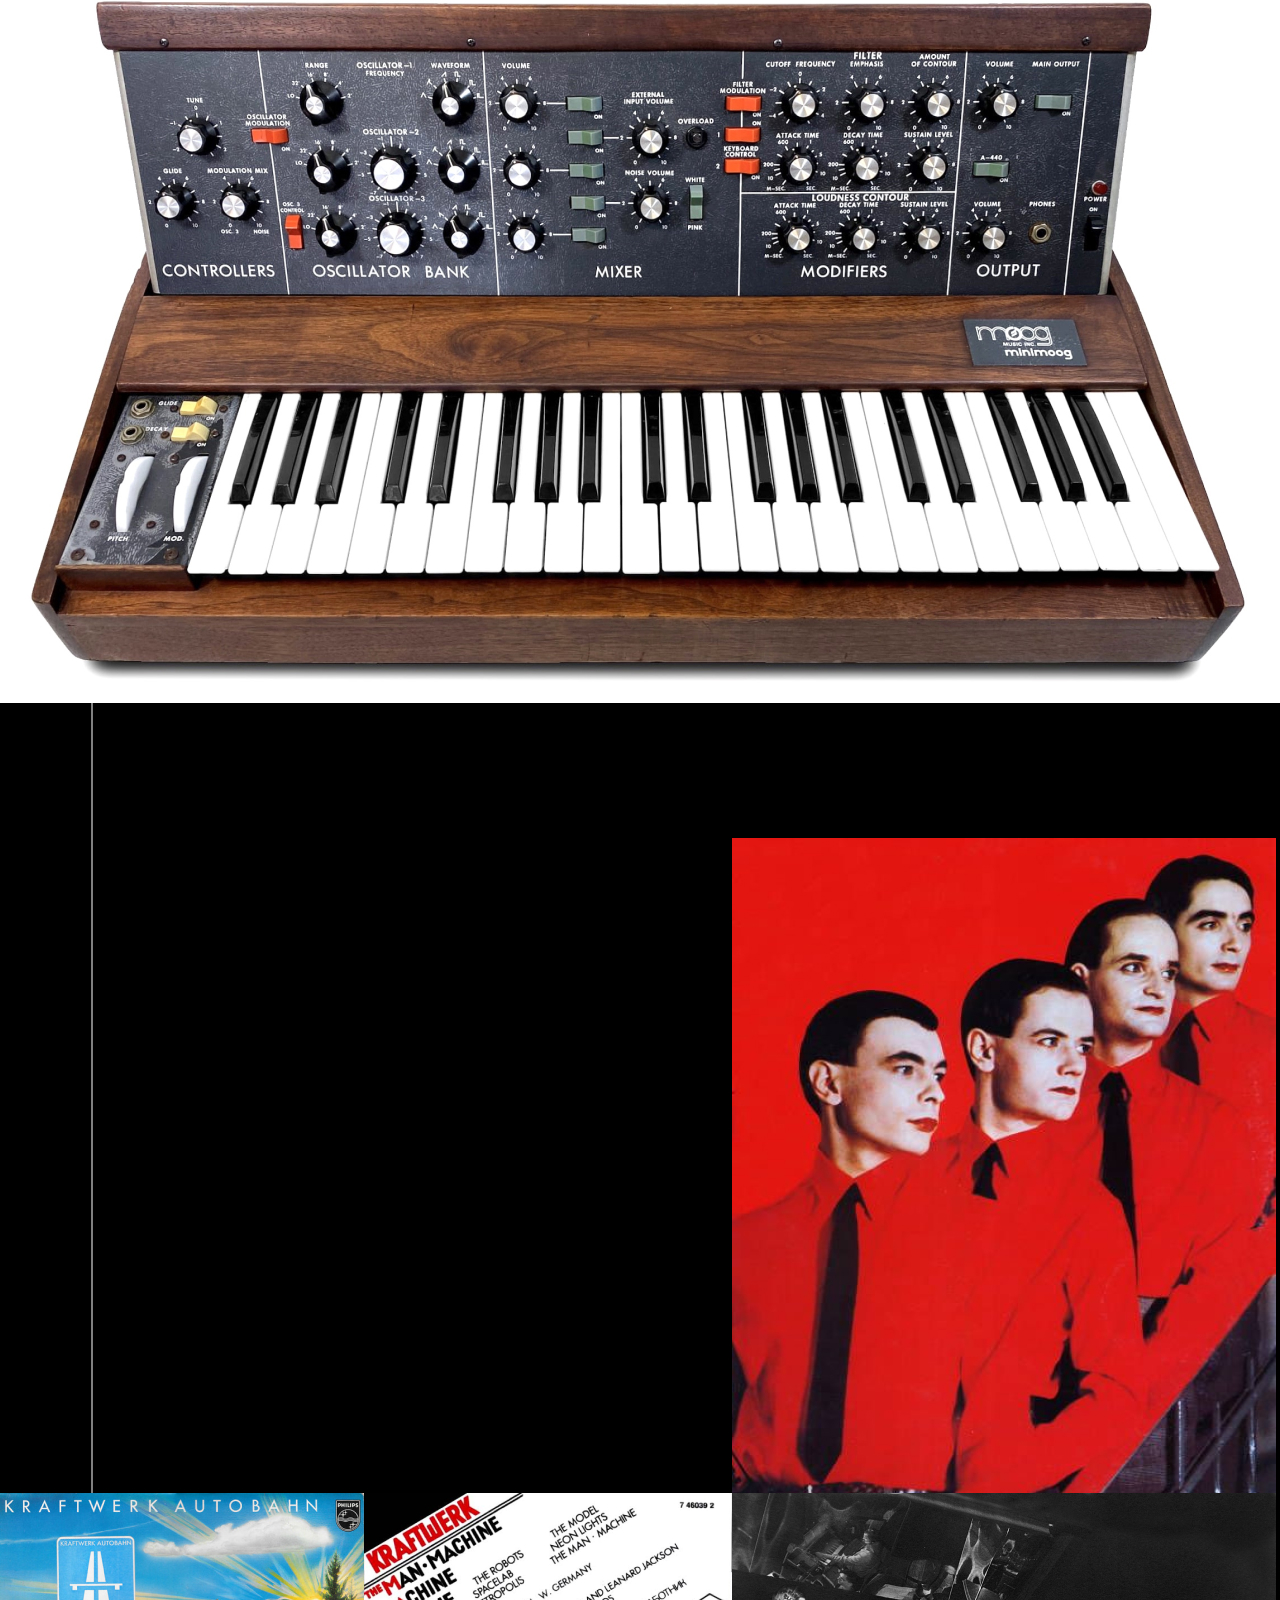
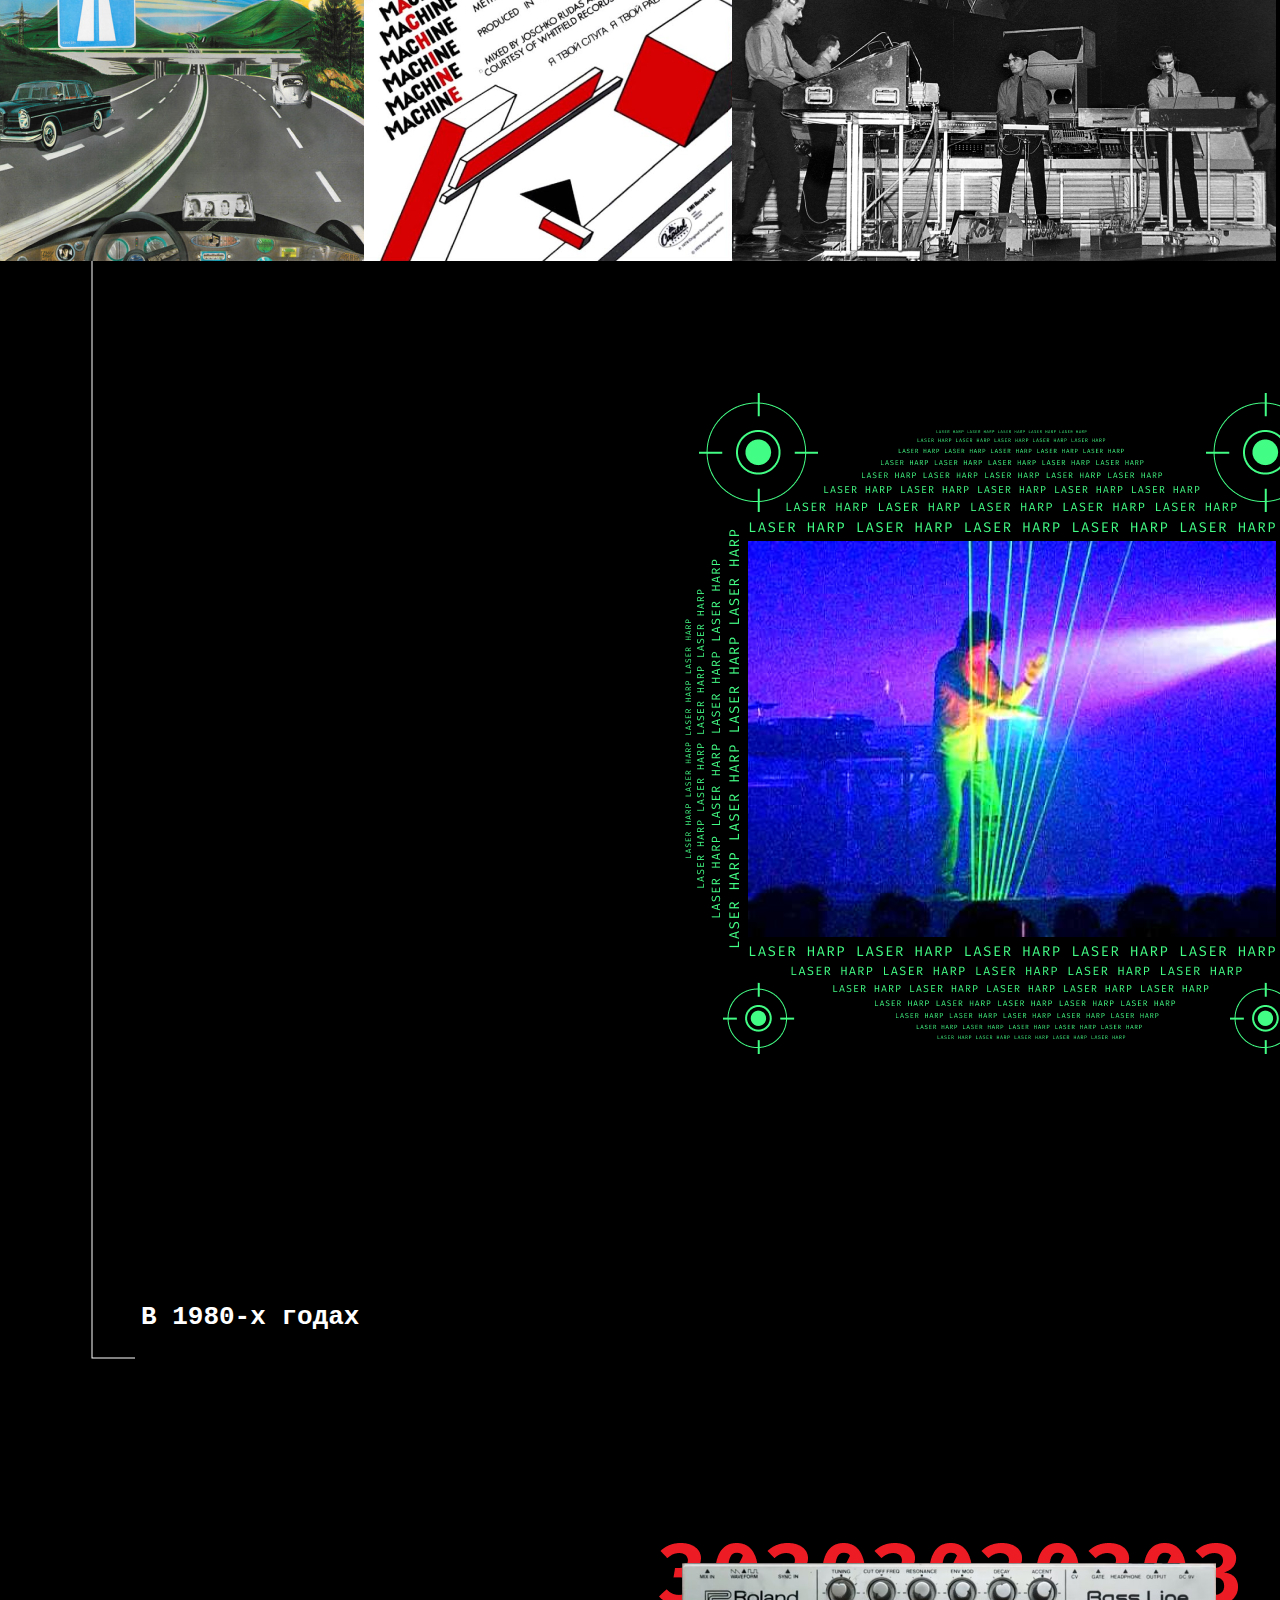
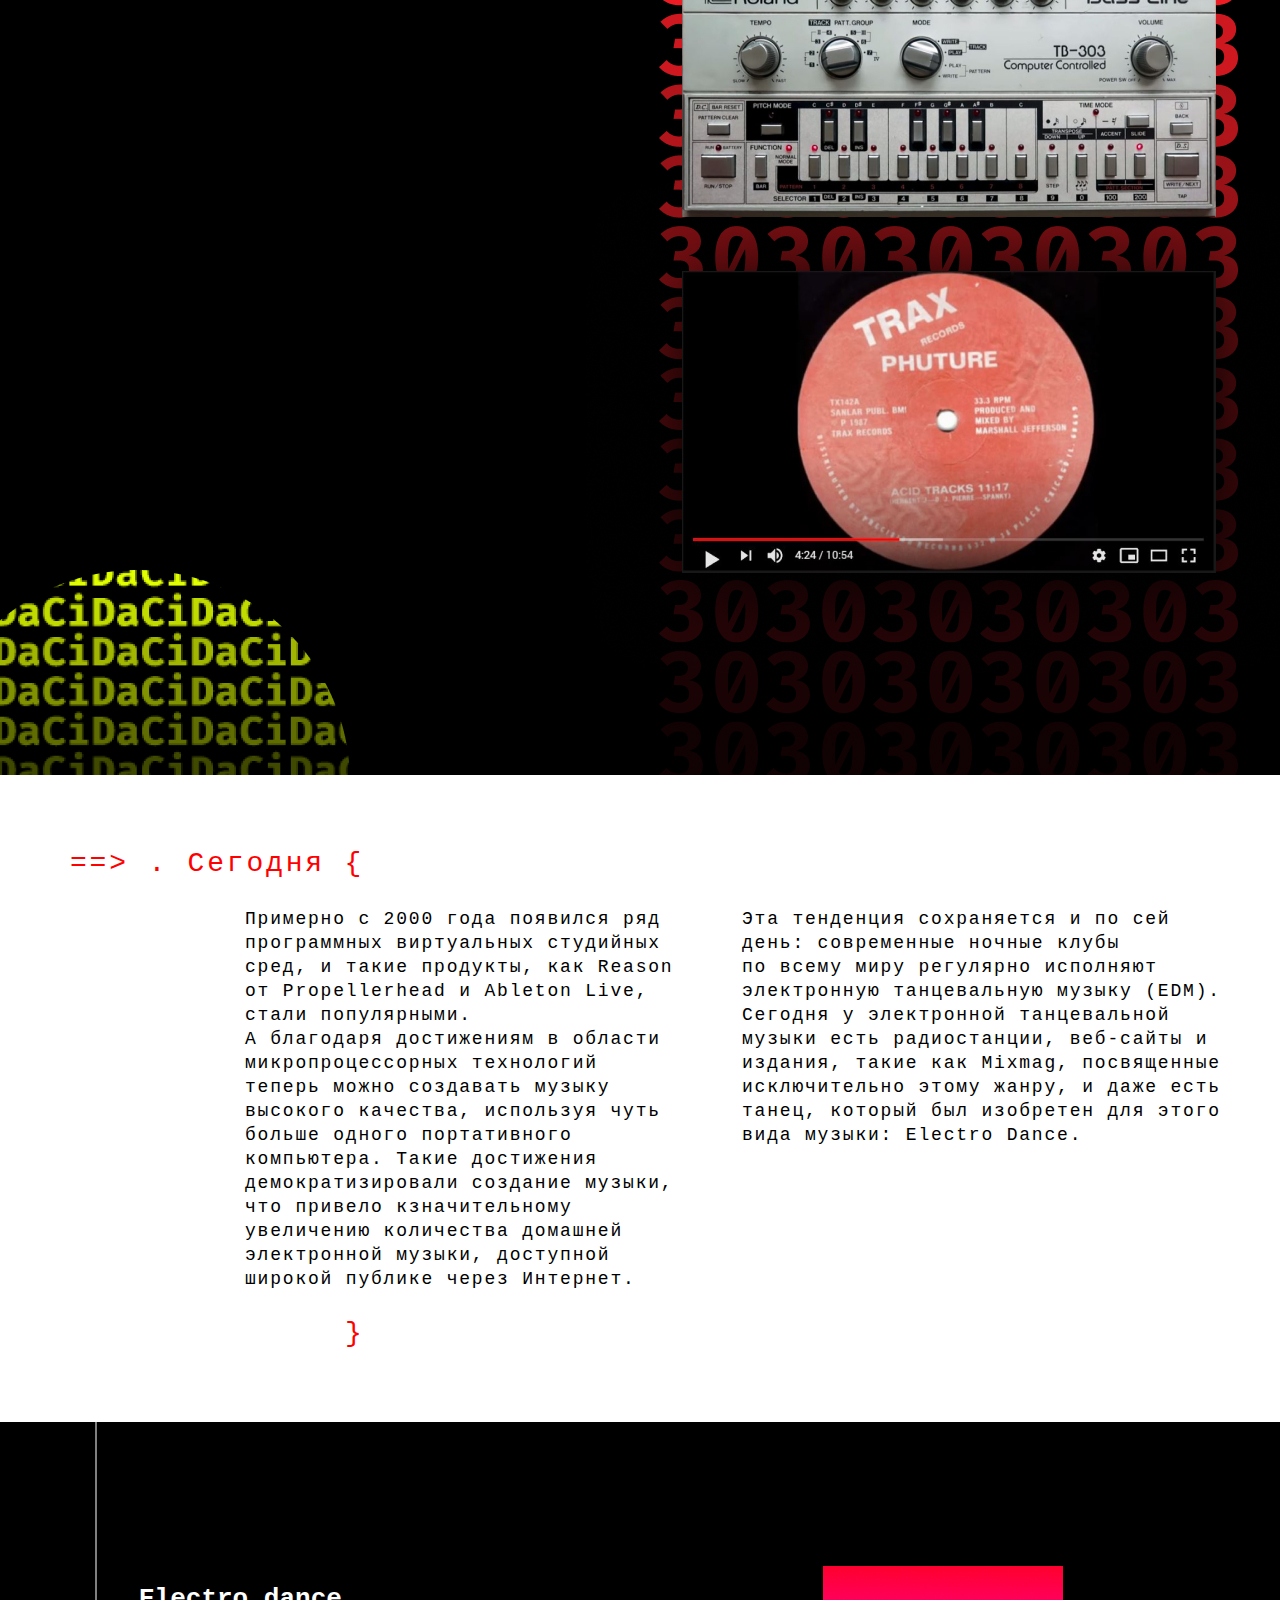
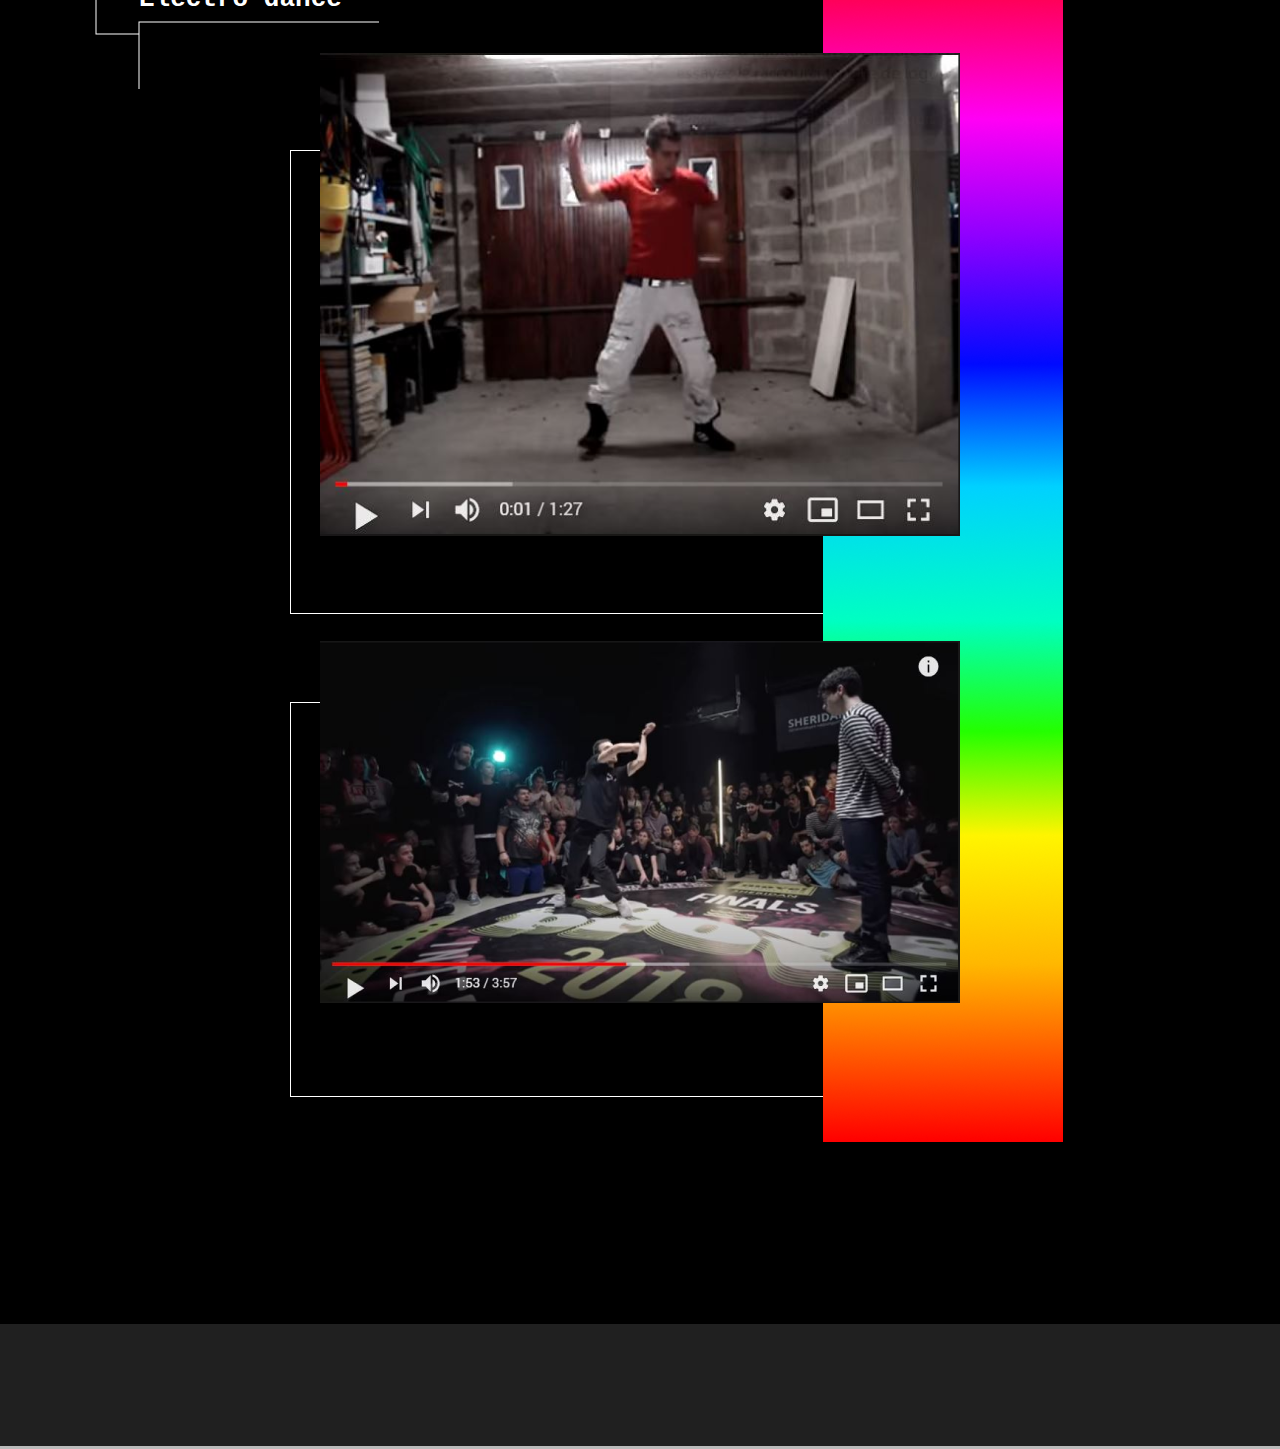
==== commit 975926fc: "Update index.html" ====
--- a/index.html
+++ b/index.html
@@ -310,8 +310,27 @@
         left: 152px;
         top: 1553px;
       }
+      #h4p1c {
+        position: absolute;
+        width: 349px;
+        height: 108px;
+        left: 245px;
+        top: 1787px;
+      }
       .triangle {
-        
+        font-weight: normal;
+        font-size: 35px;
+        color: white;
+        left: 215px;
+        top: 1780px;
+        position: absolute;
+      }
+      #h4p2a {
+        position: absolute;
+        width: 461px;
+        height: 48px;
+        left: 152px;
+        top: 2772px;
       }
     </style>
   </head>
@@ -361,7 +380,12 @@
     <h4 id="h4-1">Итальянские футуристы</h4>
       <p id="h4p1a">В начале XX века они исследовали звуки, которые не считались музыкальными.</p>
       <p id="h4p1b">Футуристическая музыка отвергла традиции и представила экспериментальные звуки, вдохновленные механизмами, и повлияла на нескольких композиторов 20-го века.</p>
+      <p id="h4p1c">Луиджи Руссоло использовал инструменты, которые он назвал интонарумори, которые были генераторами акустического шума, которые позволяли исполнителю создавать и контролировать динамику и высоту тона нескольких различных типов шумов.</p>
+      <div class="triangle">
+        <
+      </div>
     <h4 id="h4-2">Россия</h4>
+      <p id="h4p2a">Другое событие, вызвавшее интерес у многих композиторов, произошло в 1919-1920 годах.</p>
     <h4 id="h4-3">Musique concrète</h4>
     <h4 id="h4-4">В 1960-х годах</h4>
     <h4 id="h4-5">В 1970-х годах</h4>
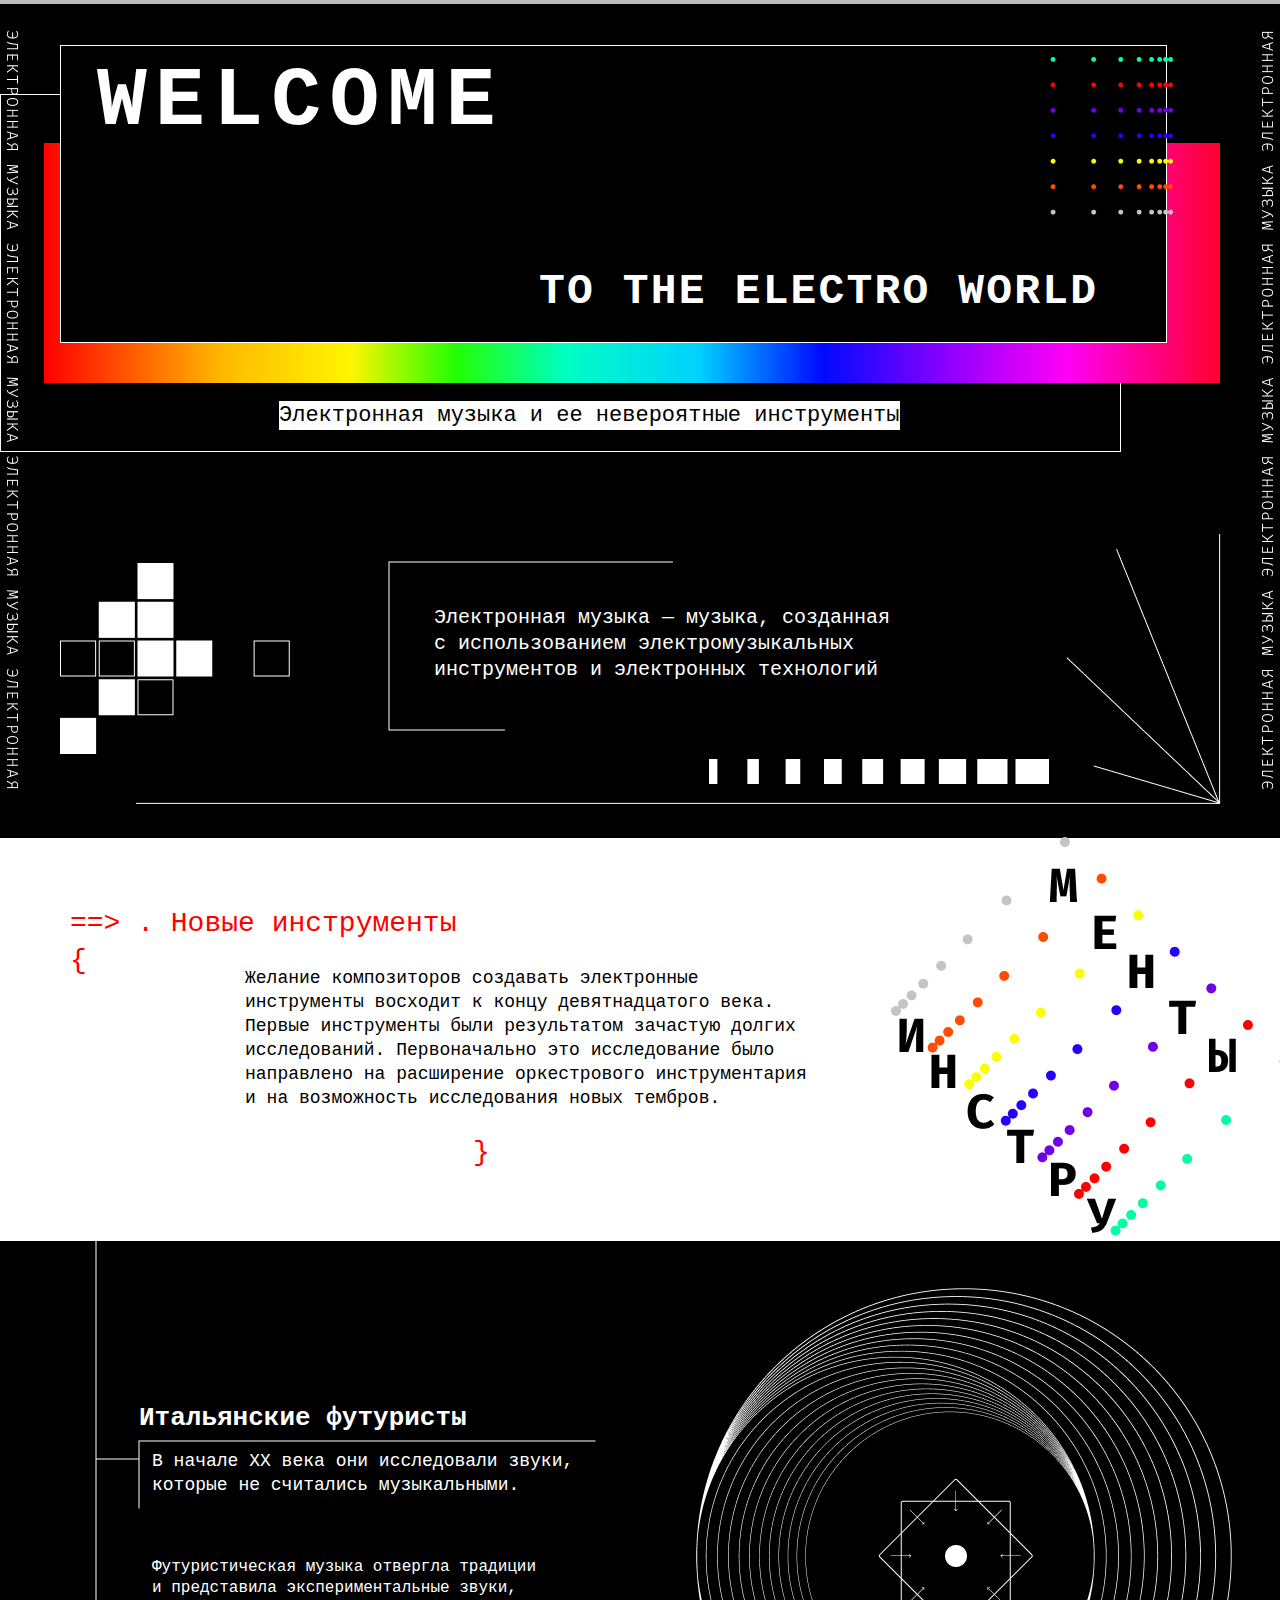
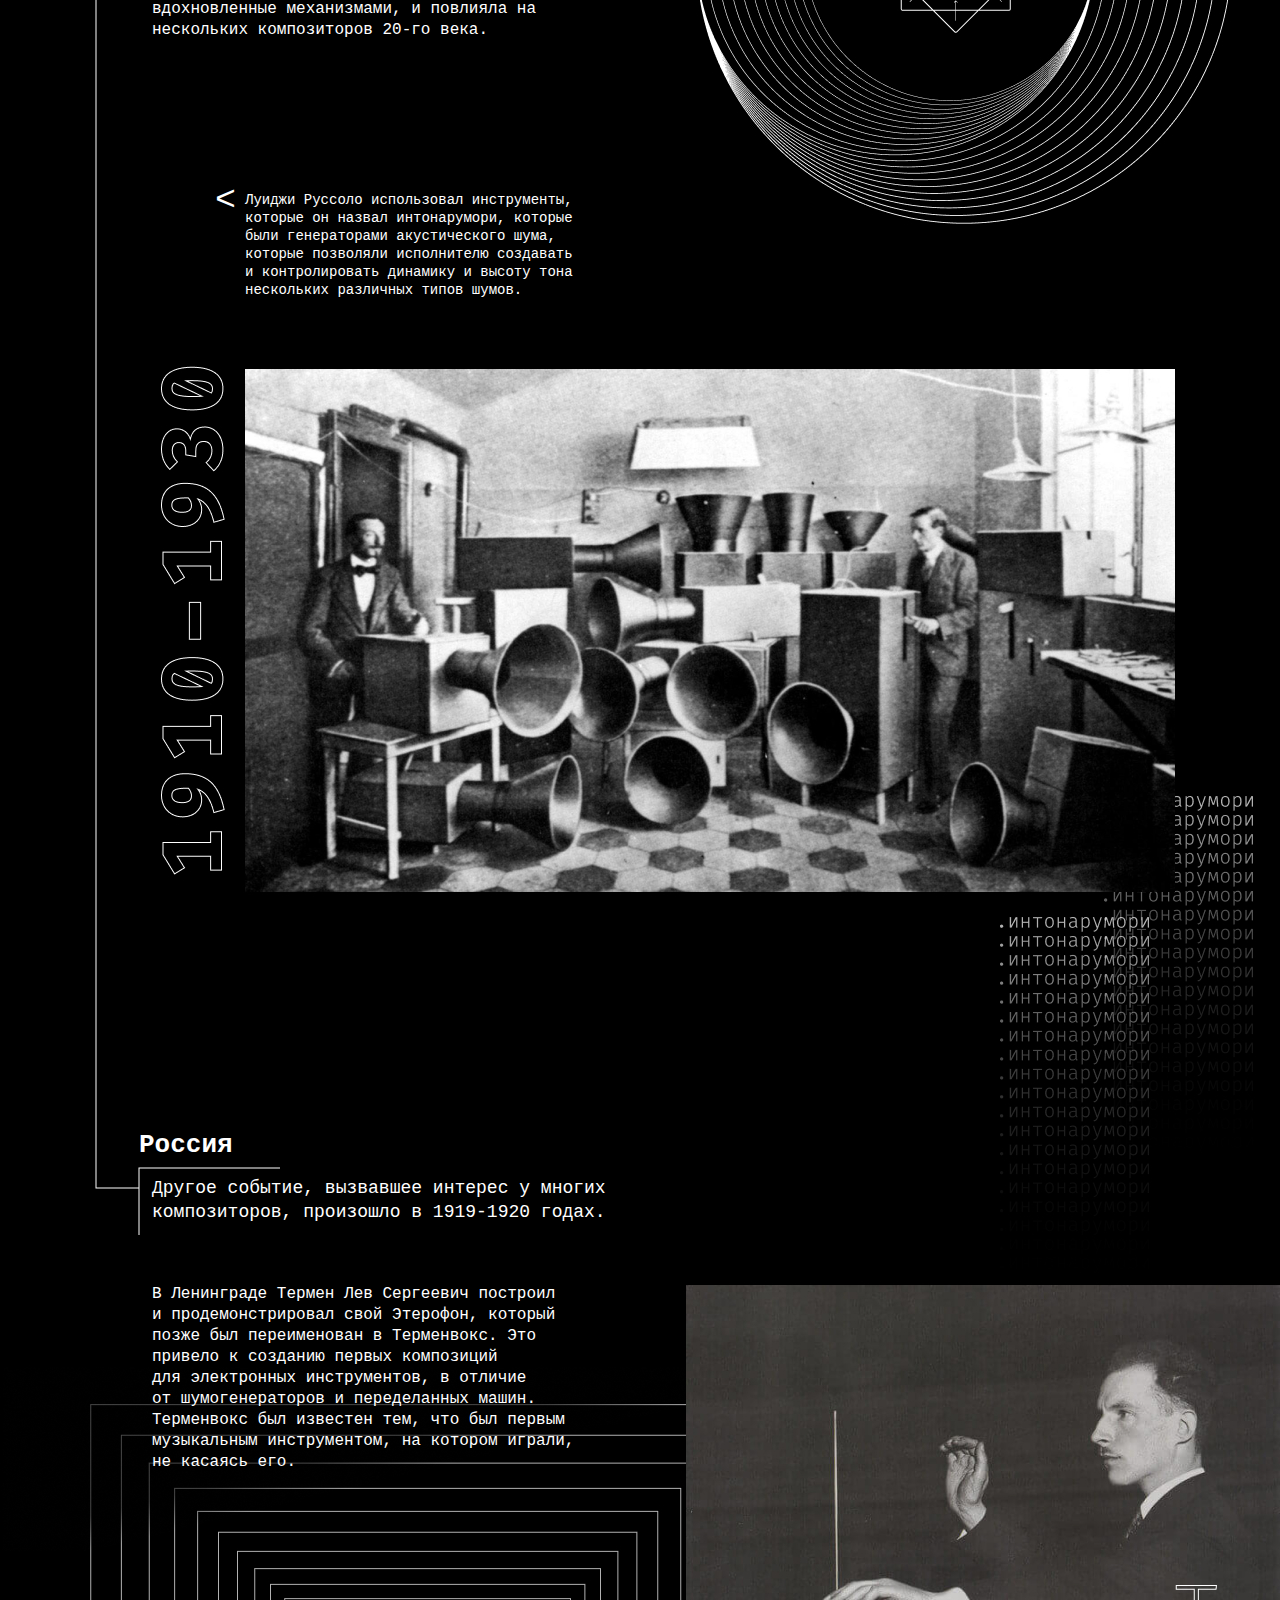
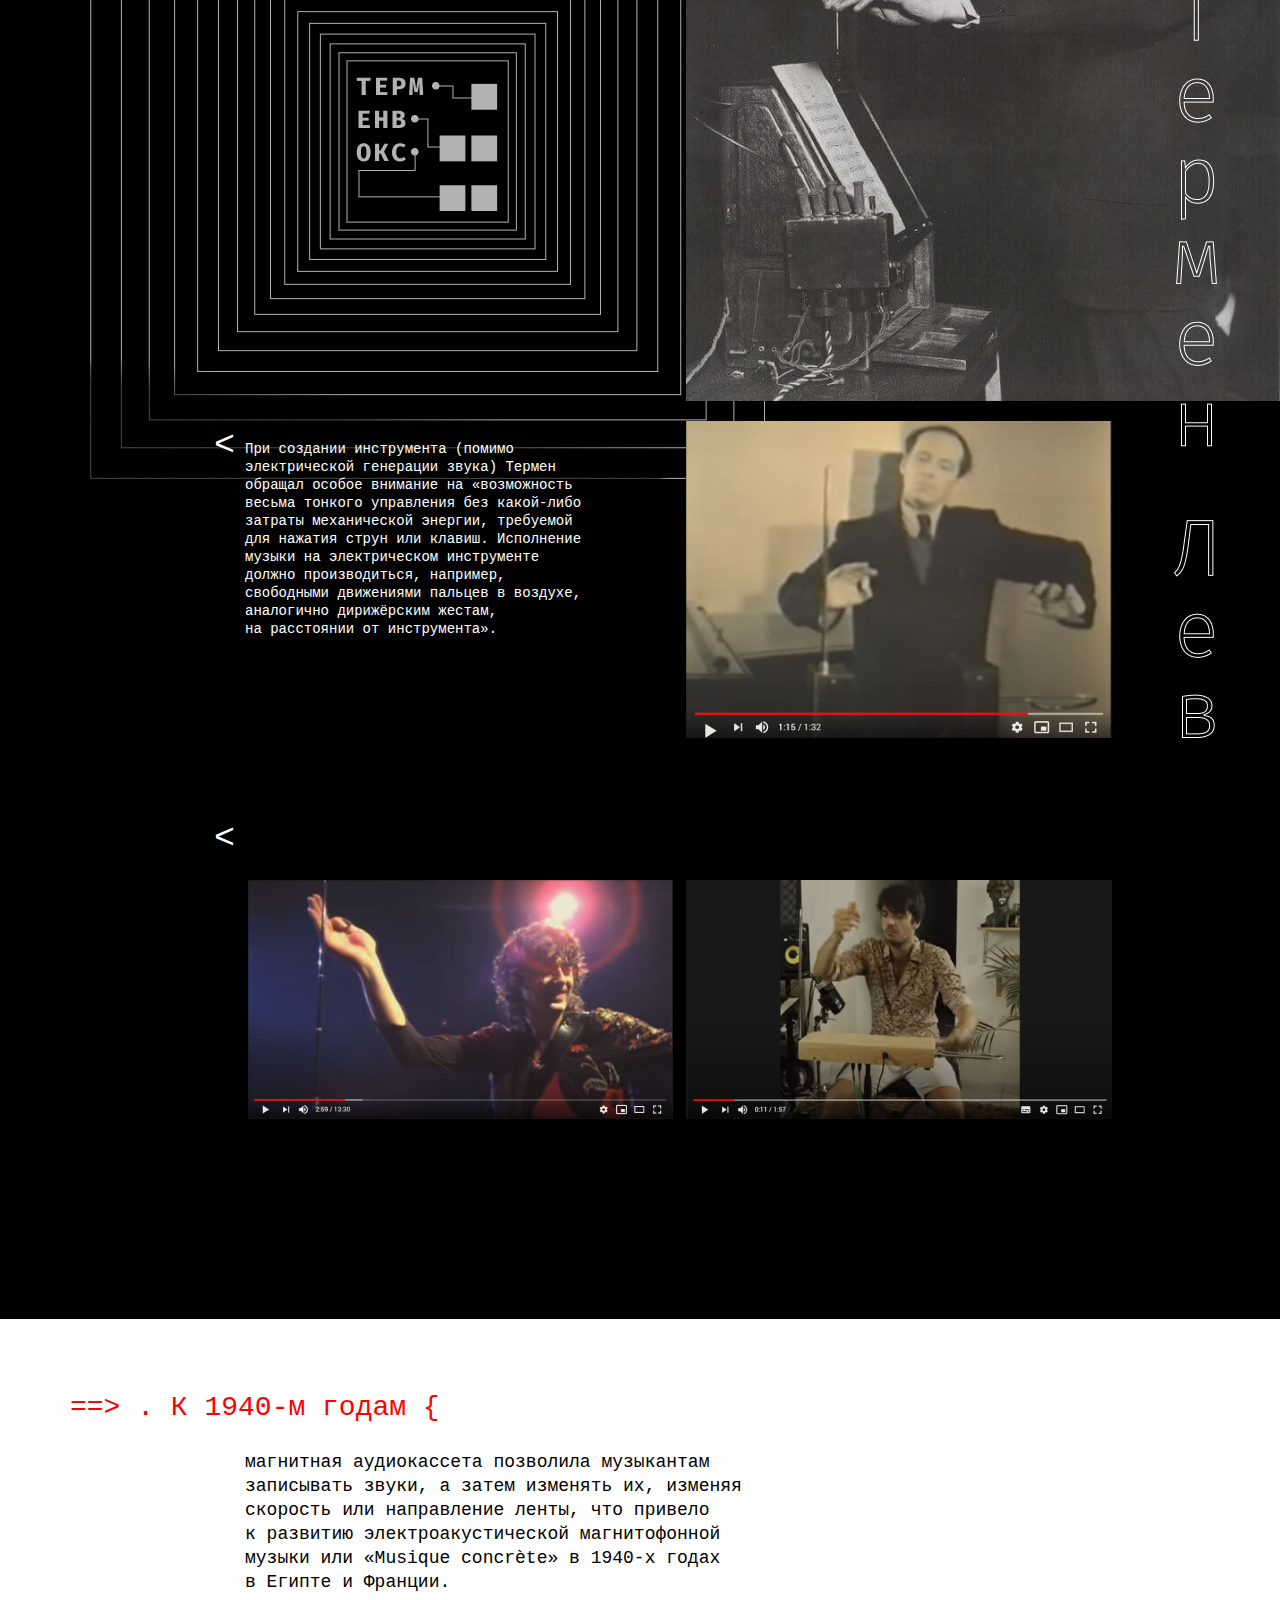
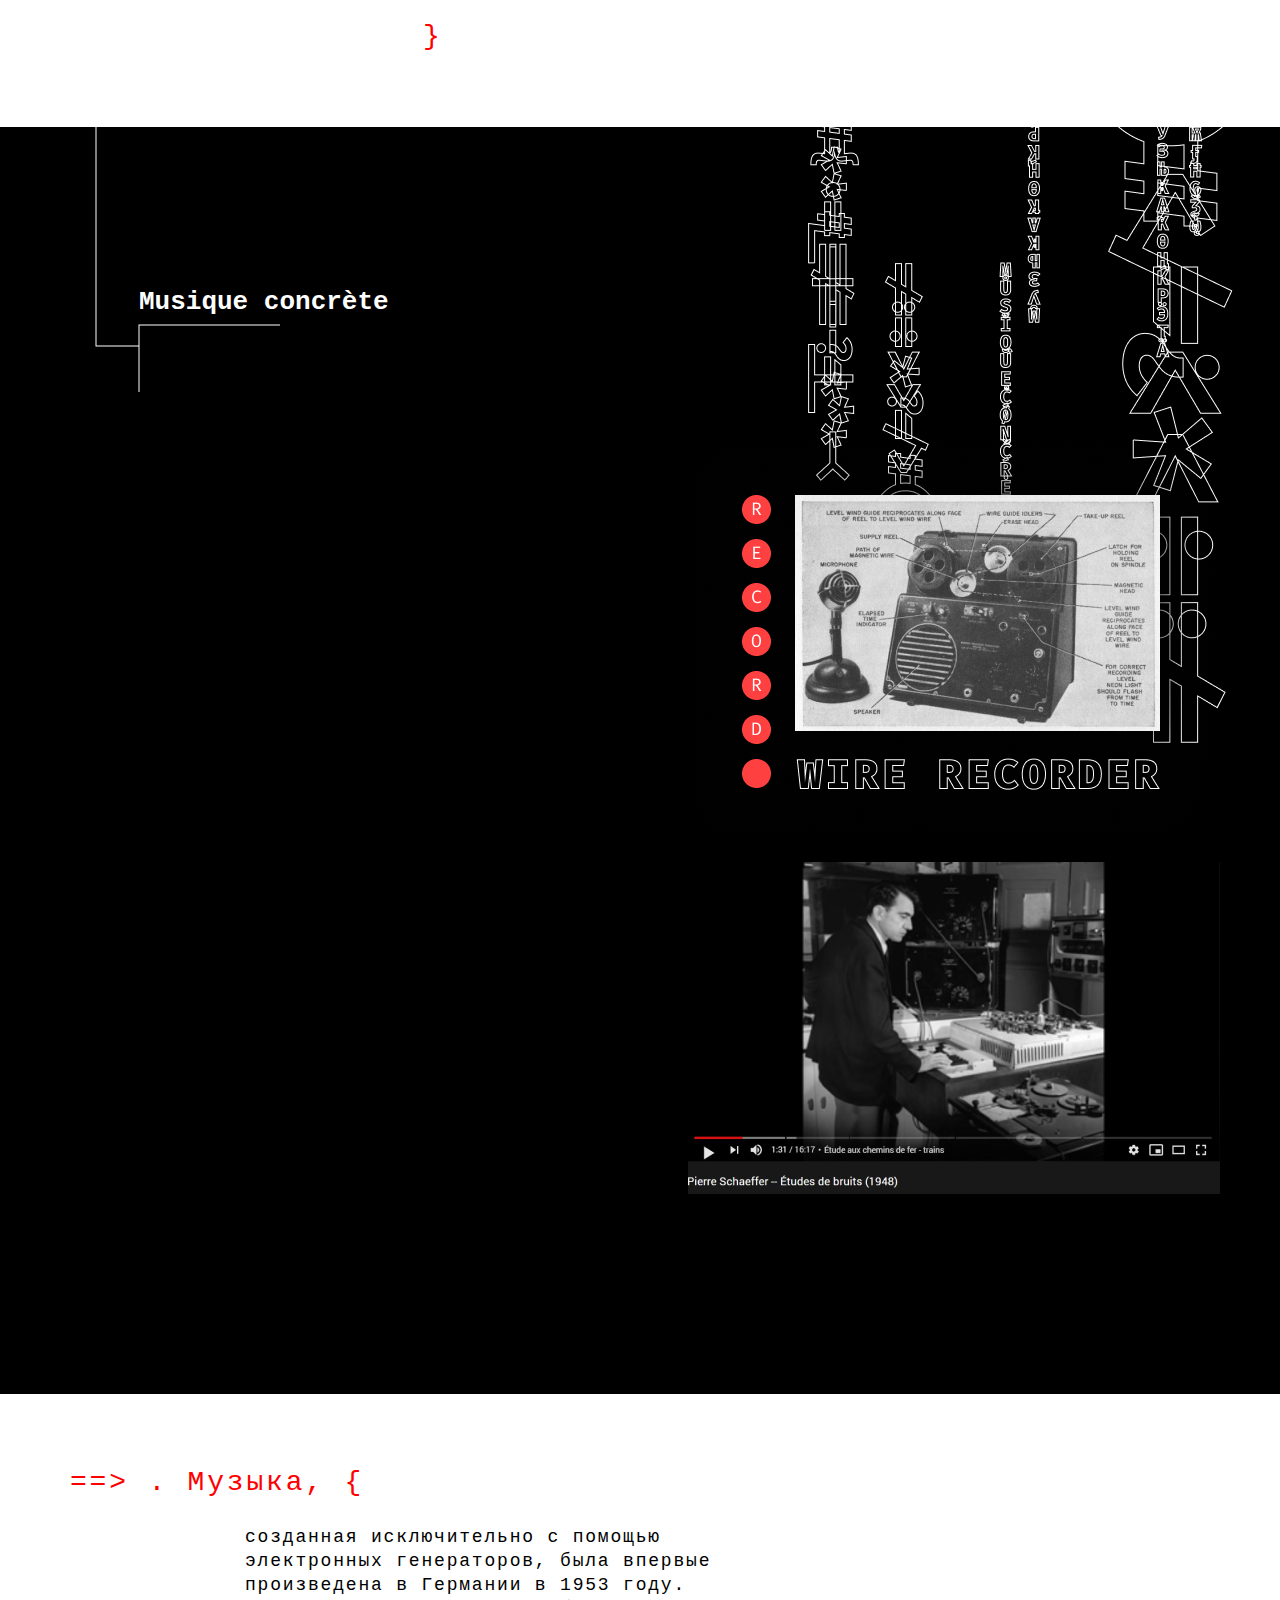
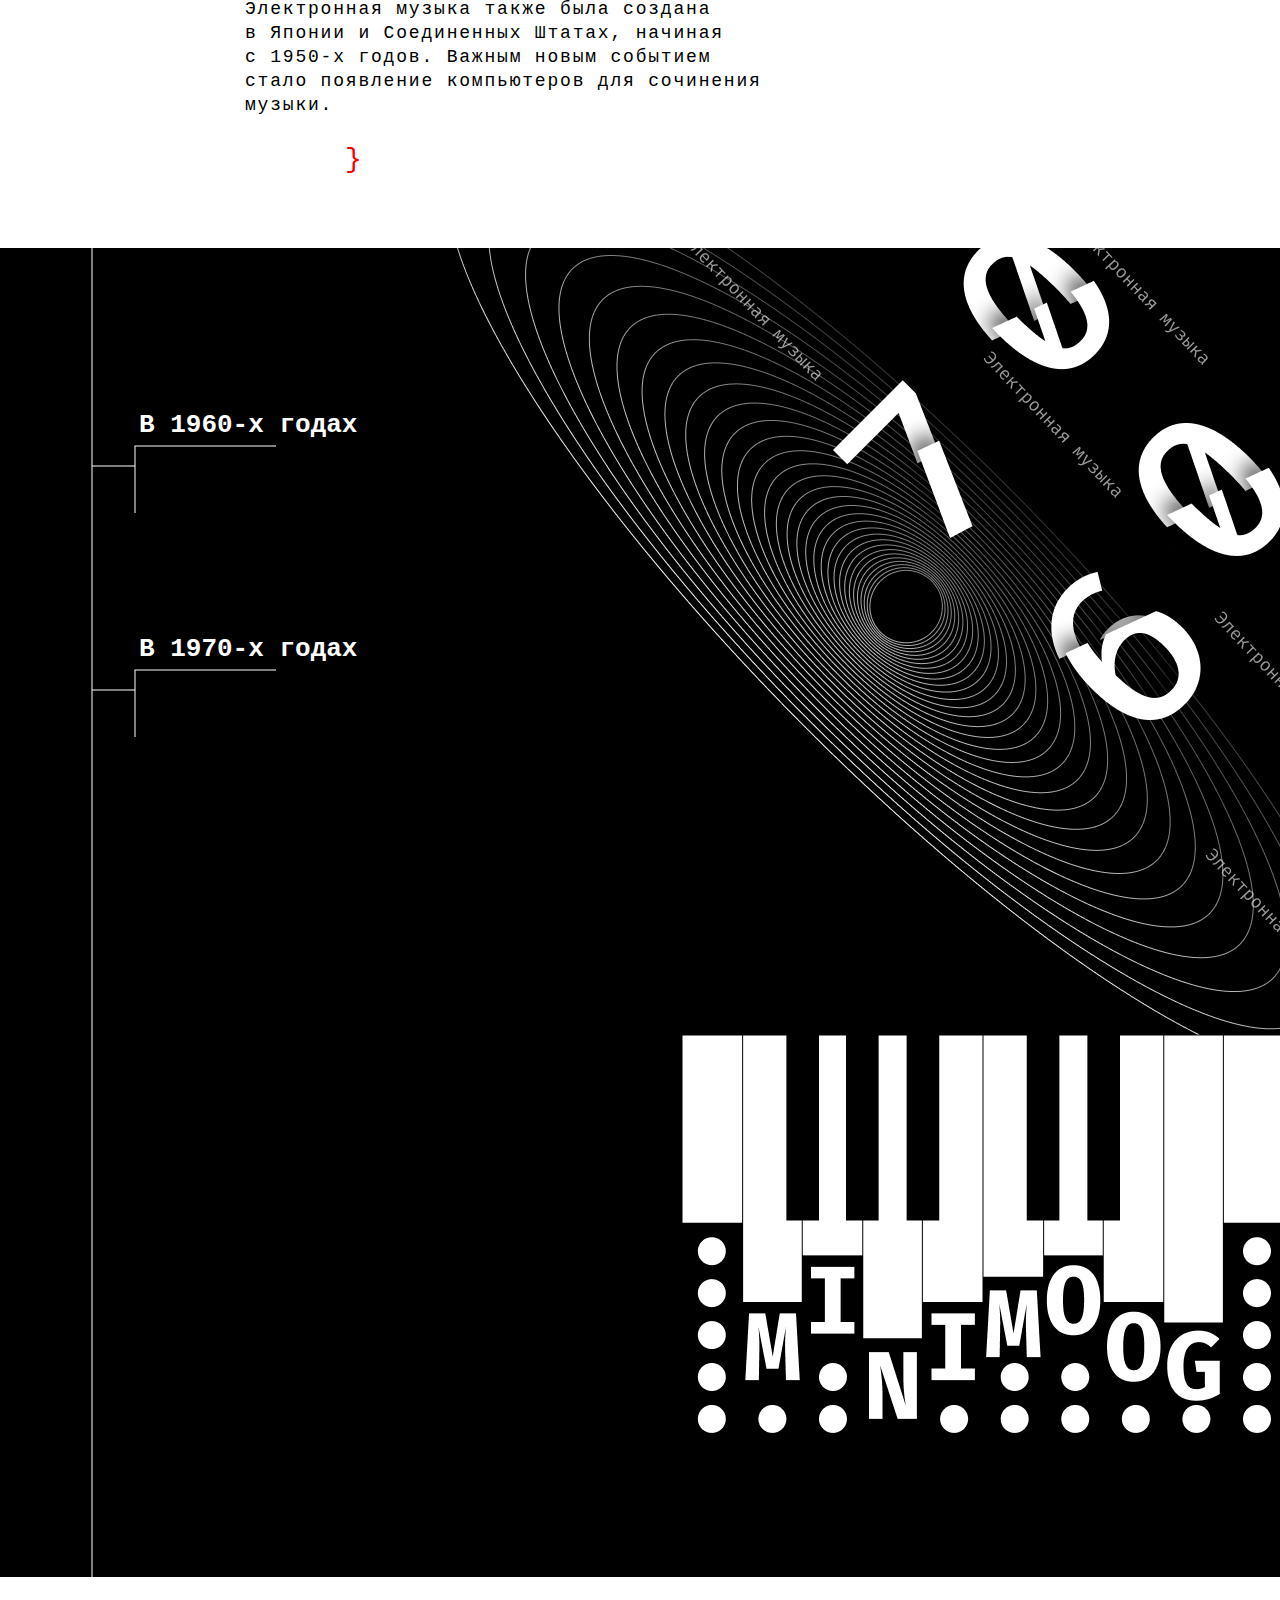
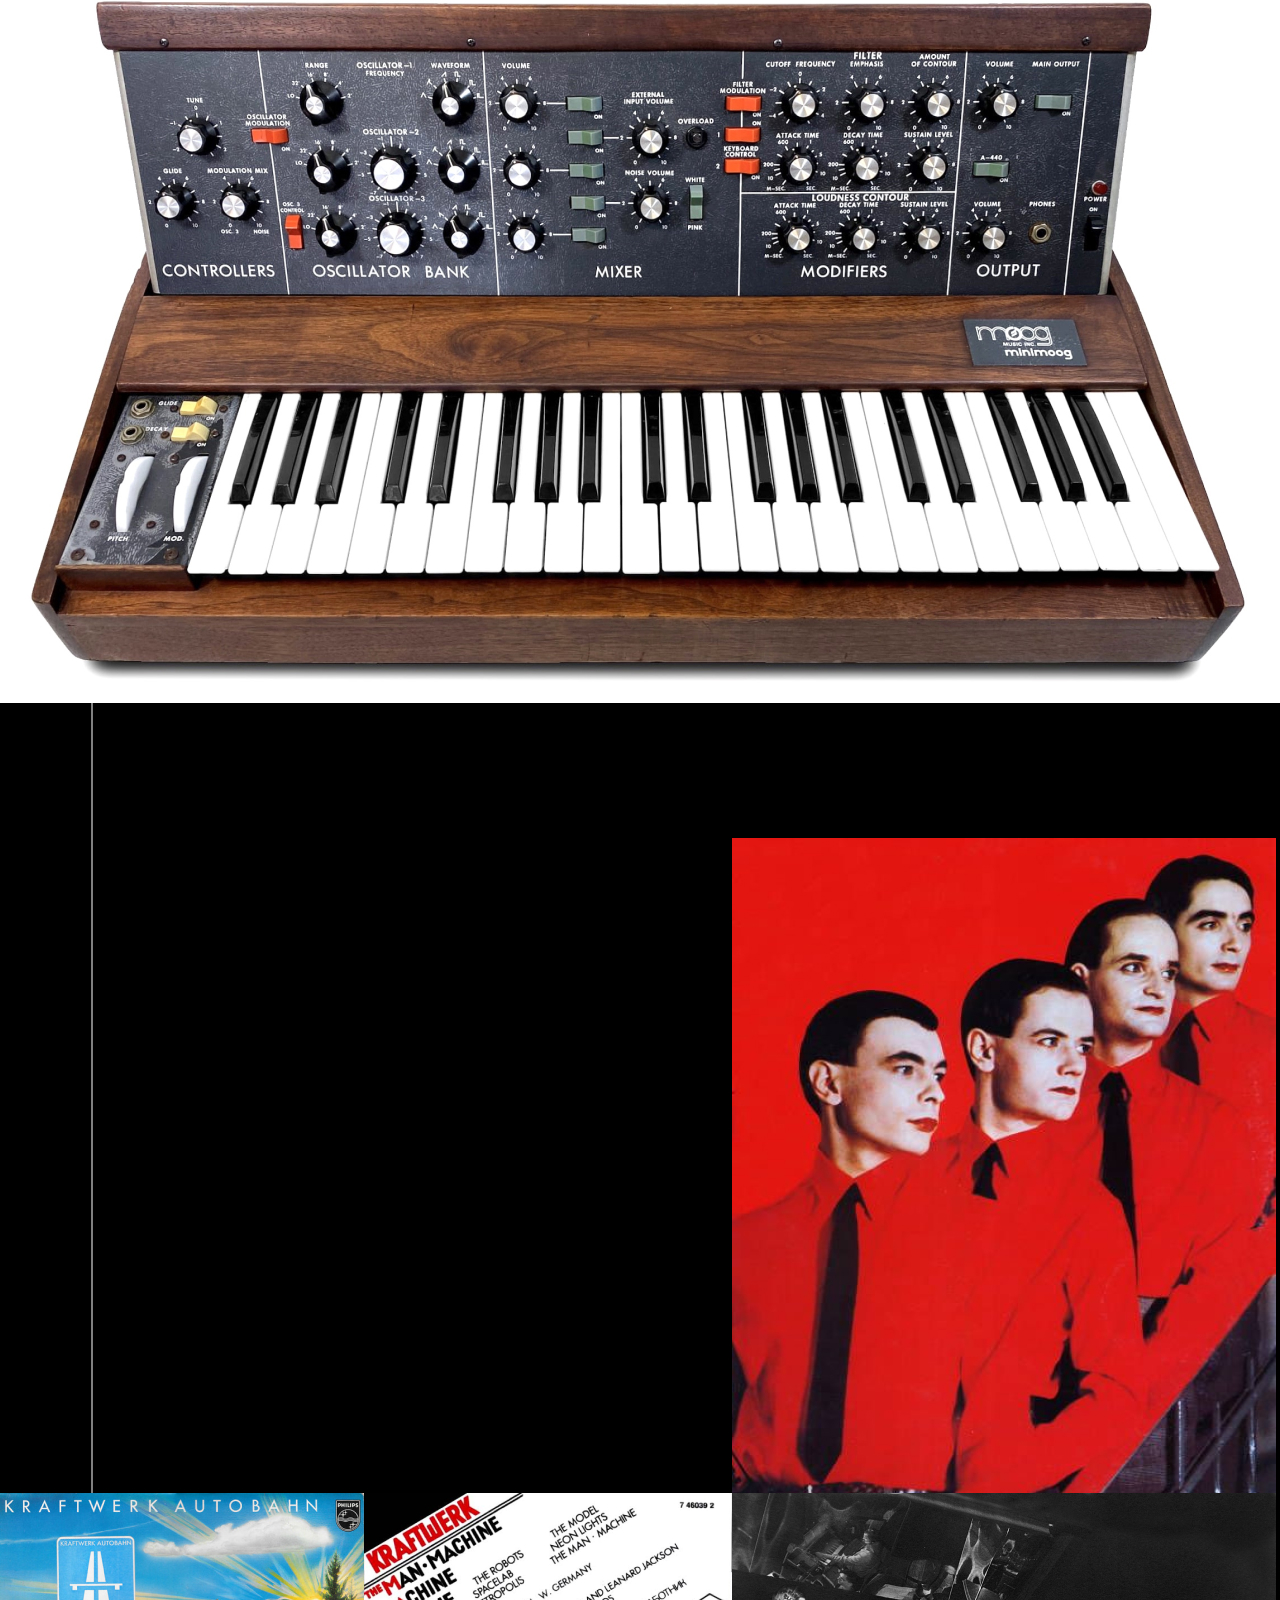
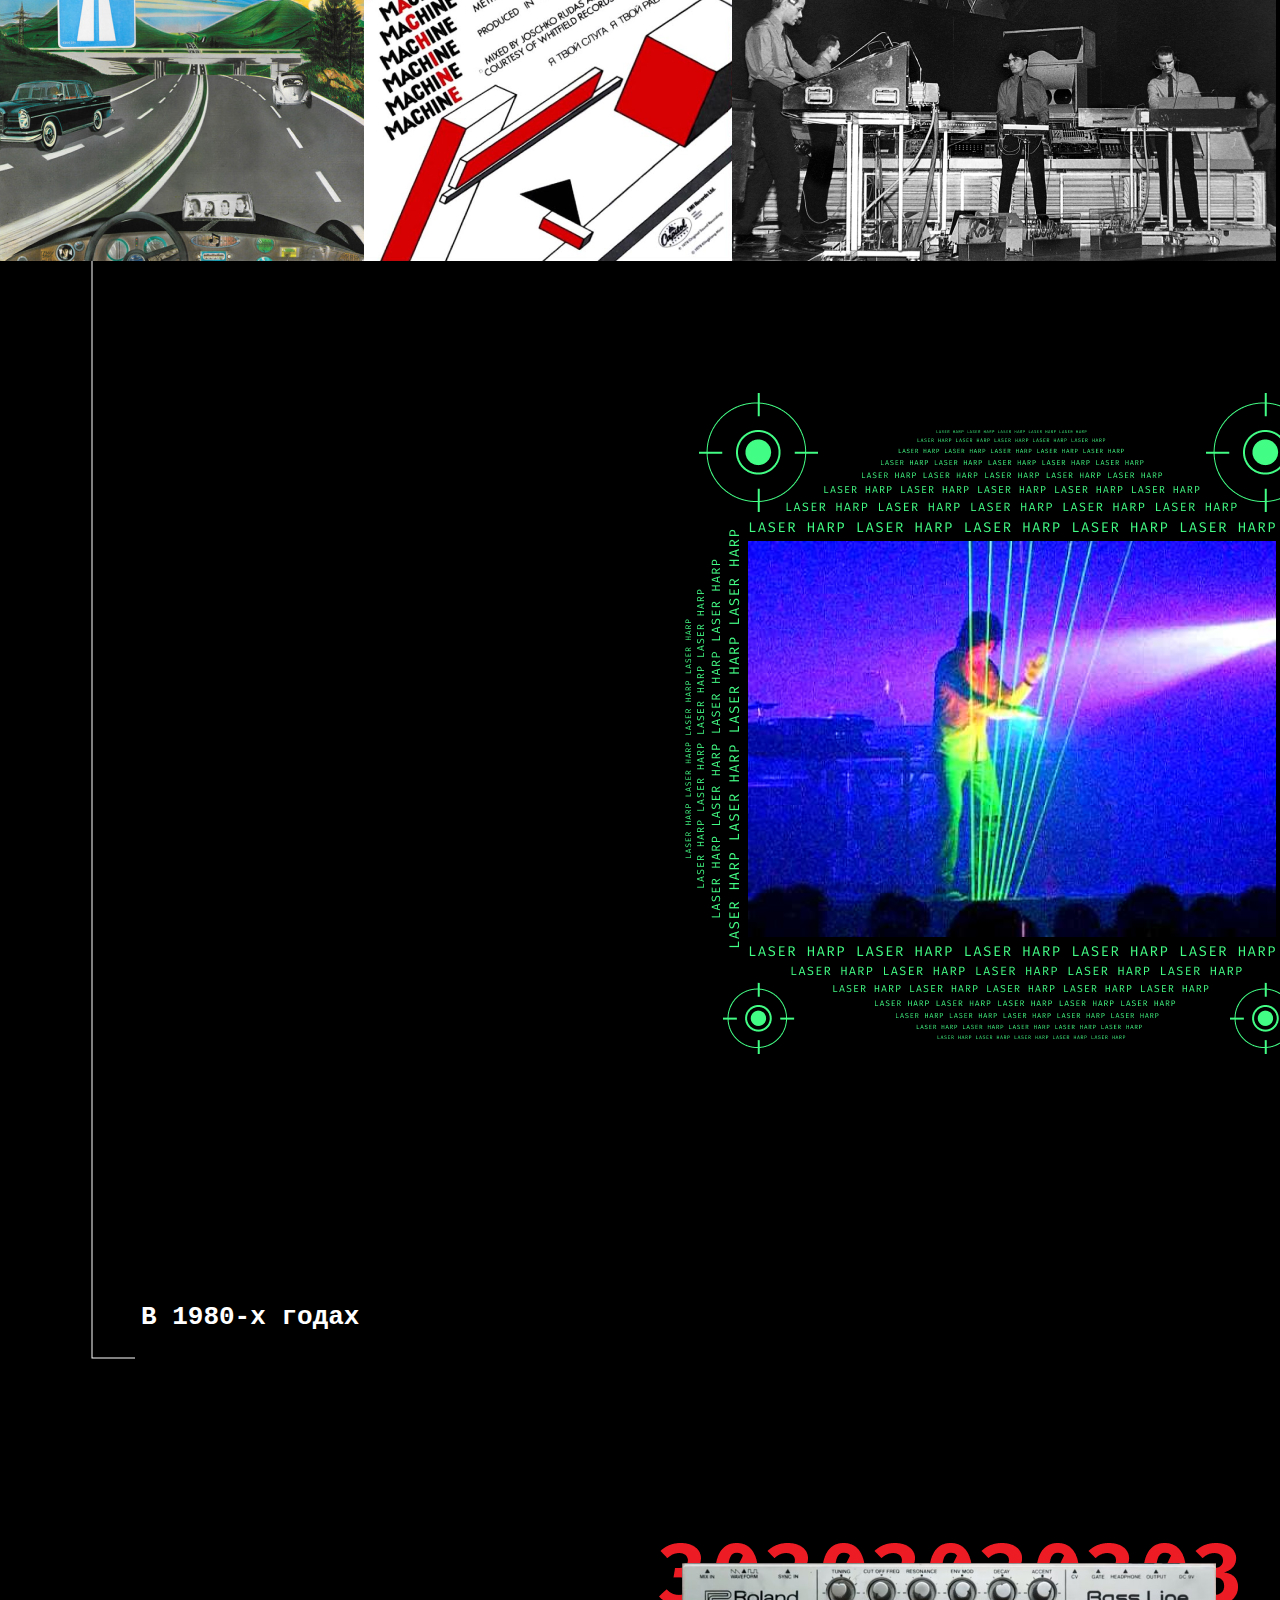
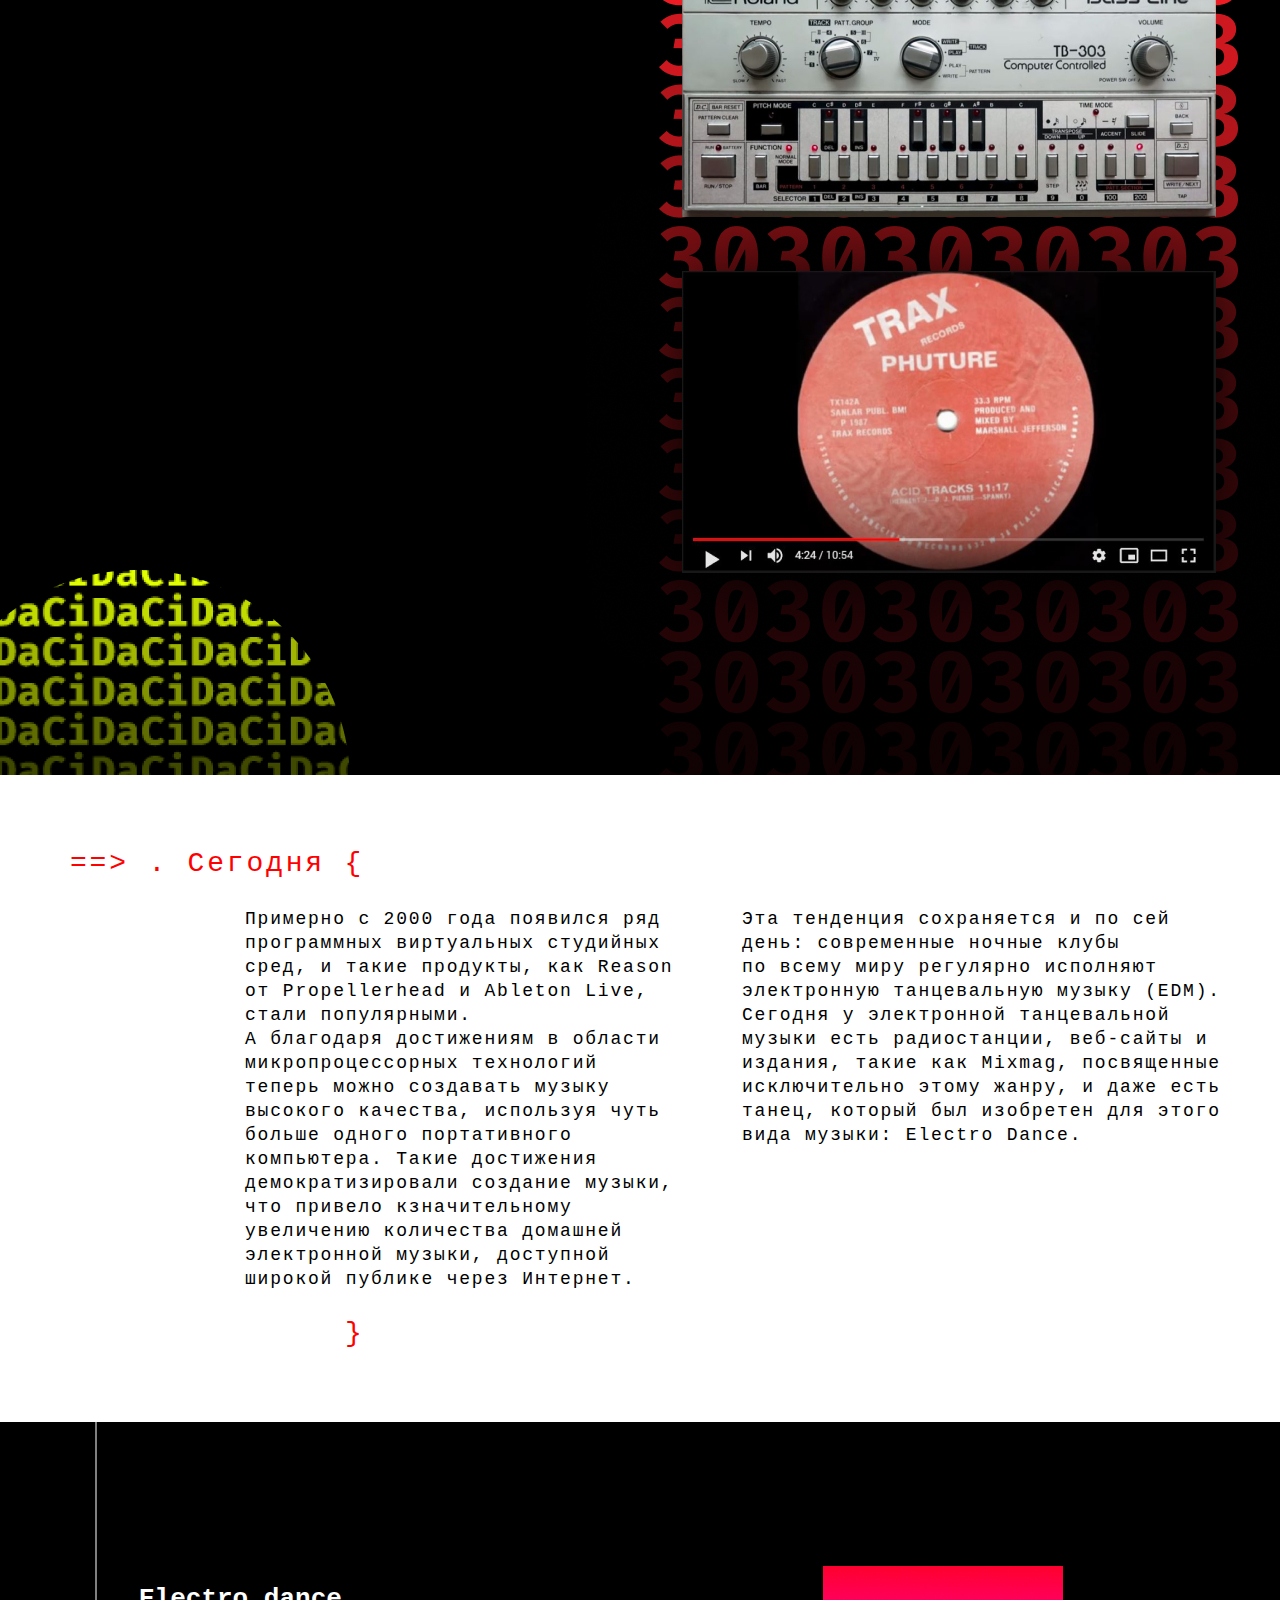
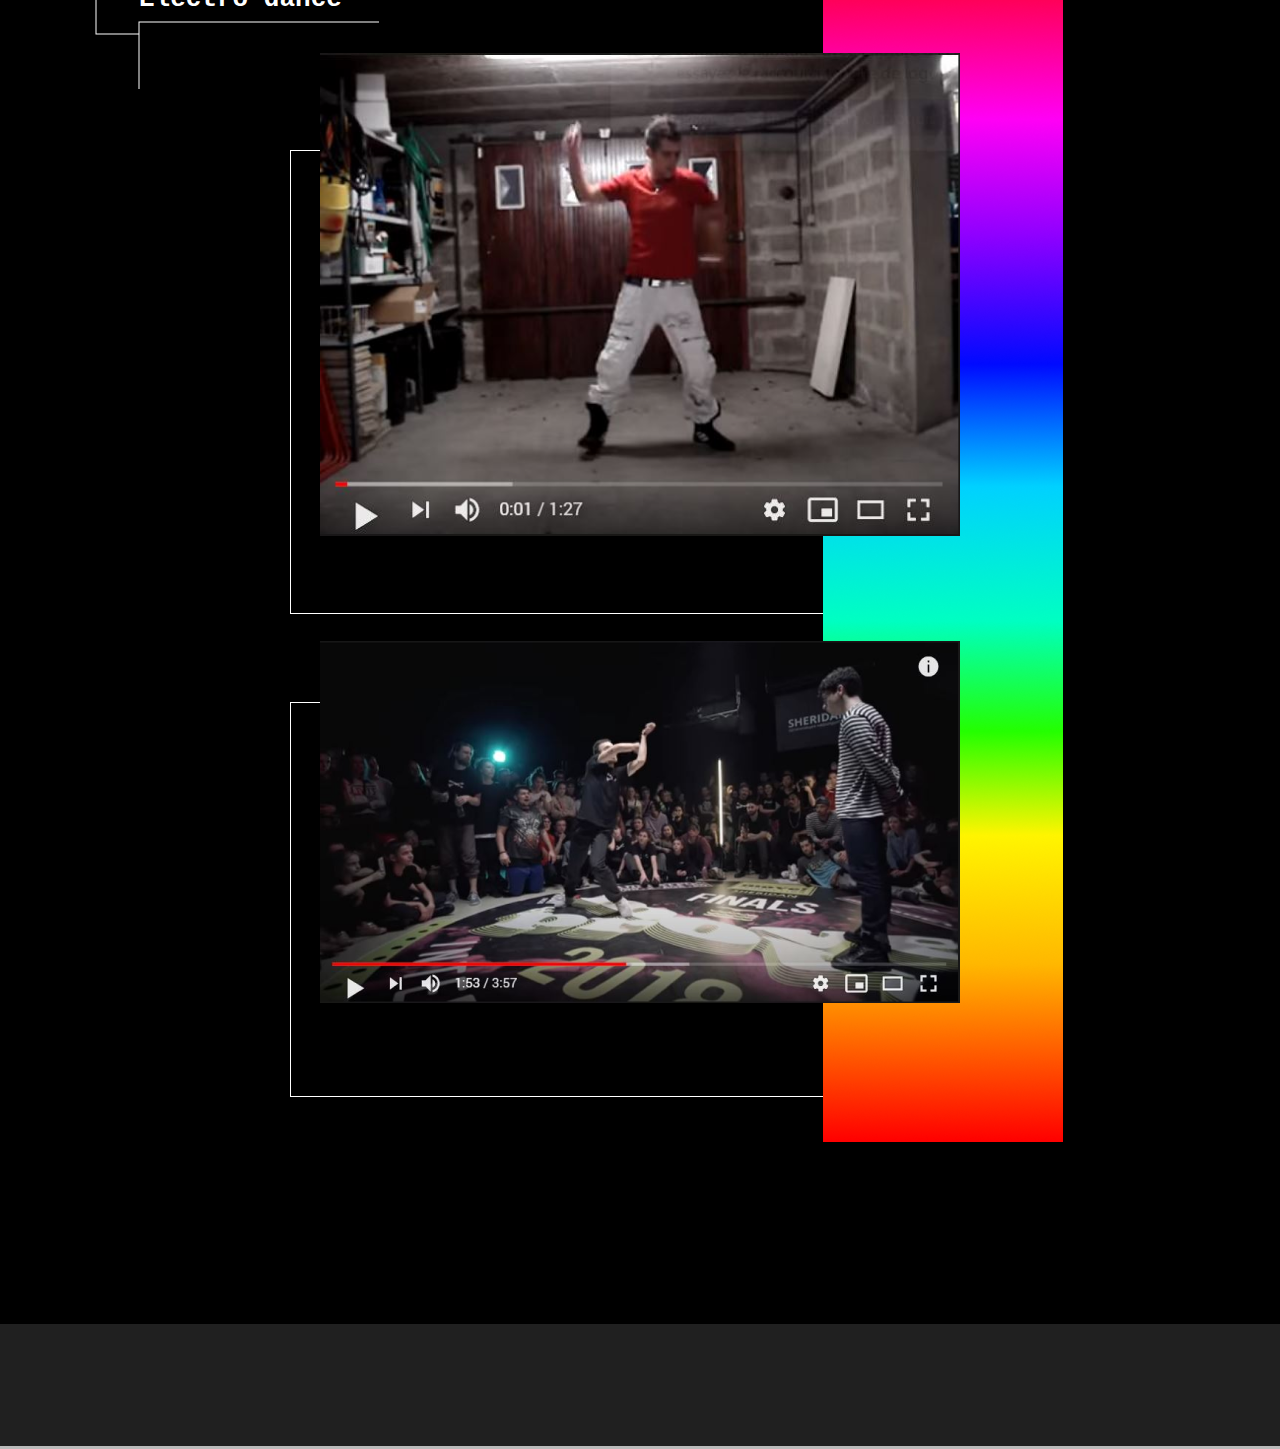
==== commit c4e4d4e0: "Update index.html" ====
--- a/index.html
+++ b/index.html
@@ -321,6 +321,8 @@
         font-weight: normal;
         font-size: 35px;
         color: white;
+      }
+      #tr1 {
         left: 215px;
         top: 1780px;
         position: absolute;
@@ -332,6 +334,42 @@
         left: 152px;
         top: 2772px;
       }
+      #h4p2b {
+        position: absolute;
+        width: 438px;
+        height: 189px;
+        left: 152px;
+        top: 2880px;
+      }
+      #tr2 {
+        position: absolute;
+        width: 18px;
+        height: 39px;
+        left: 214px;
+        top: 3625px;
+      }
+      #h4p2C {
+        position: absolute;
+        width: 343px;
+        height: 198px;
+        left: 245px;
+        top: 3636px;
+      }
+      #h4p2d {
+        position: absolute;
+        width: 787px;
+        height: 24px;
+        left: 245px;
+        top: 4027px;
+      }
+      #tr3 {
+        position: absolute;
+        width: 18px;
+        height: 39px;
+        left: 214px;
+        top: 4018px;
+      }
+
     </style>
   </head>
 
@@ -382,10 +420,21 @@
       <p id="h4p1b">Футуристическая музыка отвергла традиции и представила экспериментальные звуки, вдохновленные механизмами, и повлияла на нескольких композиторов 20-го века.</p>
       <p id="h4p1c">Луиджи Руссоло использовал инструменты, которые он назвал интонарумори, которые были генераторами акустического шума, которые позволяли исполнителю создавать и контролировать динамику и высоту тона нескольких различных типов шумов.</p>
       <div class="triangle">
-        <
+        <div id="tr1"><</div>
       </div>
     <h4 id="h4-2">Россия</h4>
       <p id="h4p2a">Другое событие, вызвавшее интерес у многих композиторов, произошло в 1919-1920 годах.</p>
+      <p id="h4p2b">В Ленинграде Термен Лев Сергеевич построил и продемонстрировал свой Этерофон, который позже был переименован в Терменвокс.
+        Это привело к созданию первых композиций для электронных инструментов, в отличие от шумогенераторов и переделанных машин. Терменвокс был известен тем, что был первым музыкальным инструментом, на котором играли, не касаясь его.</p>
+      <p id="h4p2C">При создании инструмента (помимо электрической генерации звука) Термен обращал особое внимание на «возможность весьма тонкого управления без какой-либо затраты механической энергии, требуемой для нажатия струн или клавиш. Исполнение музыки на электрическом инструменте должно производиться, например, свободными движениями пальцев в воздухе, аналогично дирижёрским жестам, на расстоянии от инструмента».</p>
+      <div class="triangle">
+        <div id="tr2"><</div>
+      </div>
+      <p id="h4p2d">Этот инструмент продолжают использовать и сегодня.</p>
+      <div class="triangle">
+        <div id="tr3"><</div>
+      </div>
+
     <h4 id="h4-3">Musique concrète</h4>
     <h4 id="h4-4">В 1960-х годах</h4>
     <h4 id="h4-5">В 1970-х годах</h4>
